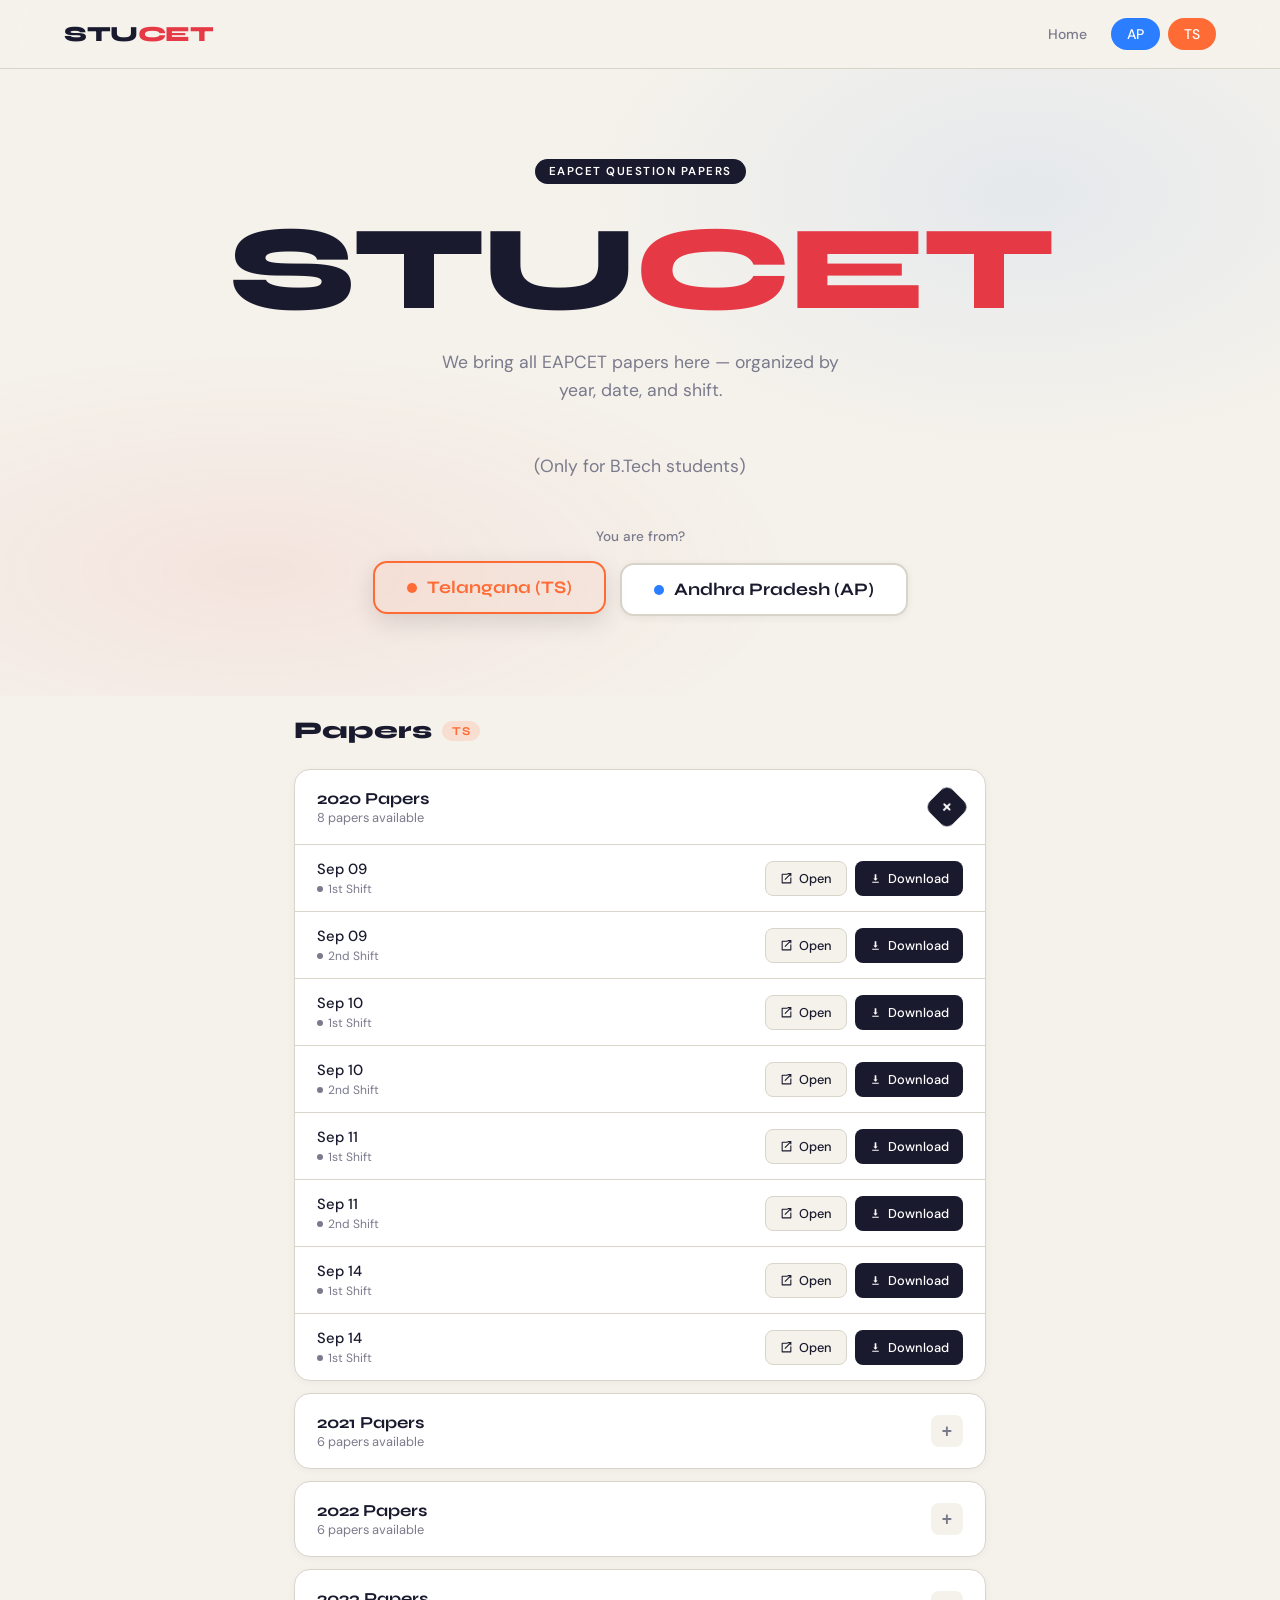
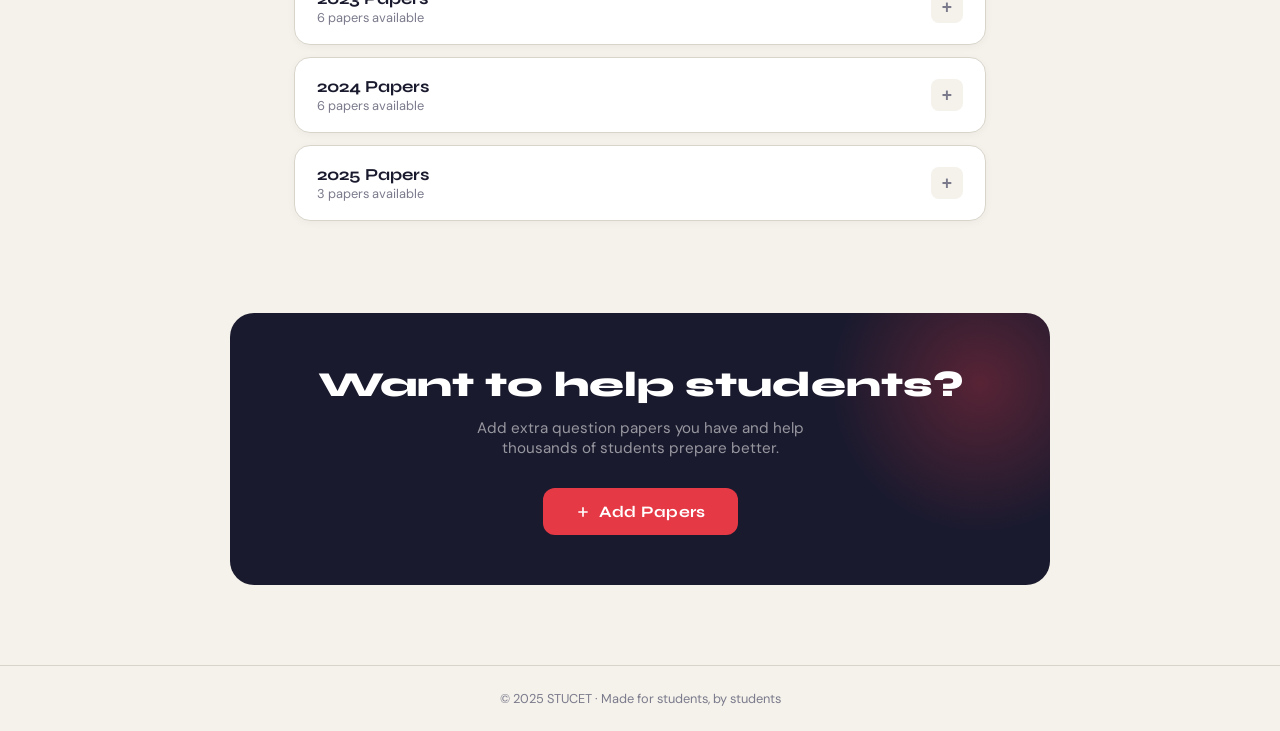
==== index.html @ 3d2246b6 "STUCET" ====
<!DOCTYPE html>
<html lang="en">

<head>
    <meta charset="UTF-8" />
    <meta name="viewport" content="width=device-width, initial-scale=1.0" />
    <title>STUCET – EAPCET Papers Hub</title>
    <link
        href="https://fonts.googleapis.com/css2?family=Syne:wght@400;600;700;800&family=DM+Sans:ital,wght@0,300;0,400;0,500;1,400&display=swap"
        rel="stylesheet" />
        <link rel="stylesheet" href="style.css">
</head>

<body>

    <!-- NAV -->
    <nav>
        <a href="#" class="nav-logo">STU<span>CET</span></a>
        <div class="nav-links">
            <a href="#" onclick="setActive(this)">Home</a>
            <a href="#" class="active-ap" id="nav-ap" onclick="filterState('AP', this)">AP</a>
            <a href="#" class="active-ts" id="nav-ts" onclick="filterState('TS', this)">TS</a>
        </div>
    </nav>

    <!-- HERO -->
    <section class="hero">
        <div class="hero-tag">EAPCET Question Papers</div>
        <h1>STU<span class="highlight">CET</span></h1>
        <p class="hero-sub">We bring all EAPCET papers here — organized by year, date, and shift.</p>
        <p class="hero-sub">(Only for B.Tech students)</p>
        <div class="state-selector">
            <p>You are from?</p>
            <button class="state-btn ts active" onclick="filterState('TS', null)">
                <span class="dot"></span> Telangana (TS)
            </button>
            <button class="state-btn ap" onclick="filterState('AP', null)">
                <span class="dot"></span> Andhra Pradesh (AP)
            </button>
        </div>
    </section>

    <!-- PAPERS -->
    <section class="papers-section" id="papers">
        <div class="section-header">
            <div class="section-title">
                Papers
                <span class="state-badge ts" id="active-badge">TS</span>
            </div>
        </div>
        <div id="papers-container"></div>
    </section>

    <!-- CONTRIBUTE -->
    <section style="padding: 0 5%;">
        <div class="contribute">
            <h2>Want to help students?</h2>
            <p>Add extra question papers you have and help thousands of students prepare better.</p>
            <button class="add-btn" onclick="openModal()">
                <svg viewBox="0 0 24 24" width="16" height="16" fill="none" stroke="currentColor" stroke-width="2.5">
                    <path d="M12 5v14M5 12h14" />
                </svg>
                Add Papers
            </button>
        </div>
    </section>

    <footer>
        © 2025 STUCET · Made for students, by students
    </footer>

    <!-- MODAL -->
    <div class="modal-overlay" id="modal" onclick="closeModalOutside(event)">
        <div class="modal">
            <h3>Add Question Paper</h3>
            <p>Fill in the details and submit. Our team will verify and publish it.</p>

            <div class="form-group">
                <label>STATE</label>
                <select id="m-state">
                    <option value="TS">Telangana (TS)</option>
                    <option value="AP">Andhra Pradesh (AP)</option>
                </select>
            </div>
            <div class="form-group">
                <label>YEAR</label>
                <input type="number" id="m-year" placeholder="e.g. 2024" min="2000" max="2030" />
            </div>
            <div class="form-group">
                <label>DATE</label>
                <input type="text" id="m-date" placeholder="e.g. May 6" />
            </div>
            <div class="form-group">
                <label>SHIFT</label>
                <select id="m-shift">
                    <option>1st Shift</option>
                    <option>2nd Shift</option>
                    <option>3rd Shift</option>
                </select>
            </div>
            <div class="form-group">
                <label>DRIVE LINK / URL</label>
                <input type="url" id="m-link" placeholder="https://drive.google.com/..." />
            </div>

            <div class="modal-actions">
                <button class="btn-cancel" onclick="closeModal()">Cancel</button>
                <button class="btn-submit" onclick="submitPaper()">Submit Paper</button>
            </div>
        </div>
    </div>
<script src="script.js"></script>
</body>

</html>
---- style.css ----
*,
*::before,
*::after {
    box-sizing: border-box;
    margin: 0;
    padding: 0;
}

:root {
    --bg: #F5F2EB;
    --ink: #1A1A2E;
    --accent: #E63946;
    --accent2: #2B7EFF;
    --card: #FFFFFF;
    --muted: #7A7A8C;
    --border: #D8D4CA;
    --ts: #FF6B35;
    --ap: #2B7EFF;
}

html {
    scroll-behavior: smooth;
}

body {
    font-family: 'DM Sans', sans-serif;
    background: var(--bg);
    color: var(--ink);
    min-height: 100vh;
}

/* ── NAV ── */
nav {
    position: sticky;
    top: 0;
    z-index: 100;
    display: flex;
    align-items: center;
    justify-content: space-between;
    padding: 18px 5%;
    background: rgba(245, 242, 235, 0.85);
    backdrop-filter: blur(12px);
    border-bottom: 1.5px solid var(--border);
}

.nav-logo {
    font-family: 'Syne', sans-serif;
    font-weight: 800;
    font-size: 1.35rem;
    letter-spacing: -0.5px;
    color: var(--ink);
    text-decoration: none;
}

.nav-logo span {
    color: var(--accent);
}

.nav-links {
    display: flex;
    gap: 8px;
}

.nav-links a {
    text-decoration: none;
    font-size: 0.875rem;
    font-weight: 500;
    padding: 7px 16px;
    border-radius: 100px;
    color: var(--muted);
    transition: all 0.2s;
}

.nav-links a:hover {
    background: var(--ink);
    color: #fff;
}

.nav-links a.active-ts {
    background: var(--ts);
    color: #fff;
}

.nav-links a.active-ap {
    background: var(--ap);
    color: #fff;
}

/* ── HERO ── */
.hero {
    padding: 90px 5% 80px;
    text-align: center;
    position: relative;
    overflow: hidden;
}

.hero::before {
    content: '';
    position: absolute;
    inset: 0;
    background:
        radial-gradient(ellipse 60% 50% at 20% 80%, rgba(230, 57, 70, 0.08) 0%, transparent 70%),
        radial-gradient(ellipse 50% 60% at 80% 20%, rgba(43, 126, 255, 0.08) 0%, transparent 70%);
    pointer-events: none;
}

.hero-tag {
    display: inline-block;
    background: var(--ink);
    color: #fff;
    font-size: 0.72rem;
    font-weight: 600;
    letter-spacing: 1.5px;
    text-transform: uppercase;
    padding: 5px 14px;
    border-radius: 100px;
    margin-bottom: 28px;
    animation: fadeUp 0.6s ease both;
}

.hero h1 {
    font-family: 'Syne', sans-serif;
    font-size: clamp(3.5rem, 10vw, 7.5rem);
    font-weight: 800;
    line-height: 0.95;
    letter-spacing: -3px;
    margin-bottom: 22px;
    animation: fadeUp 0.6s 0.1s ease both;
}

.hero h1 .highlight {
    color: var(--accent);
}

.hero-sub {
    font-size: 1.1rem;
    color: var(--muted);
    max-width: 420px;
    margin: 0 auto 48px;
    line-height: 1.6;
    animation: fadeUp 0.6s 0.2s ease both;
}

.state-selector {
    display: flex;
    gap: 14px;
    justify-content: center;
    flex-wrap: wrap;
    animation: fadeUp 0.6s 0.3s ease both;
}

.state-selector p {
    width: 100%;
    font-size: 0.85rem;
    color: var(--muted);
    margin-bottom: 4px;
    font-weight: 500;
}

.state-btn {
    display: flex;
    align-items: center;
    gap: 10px;
    padding: 14px 32px;
    border: 2px solid var(--border);
    border-radius: 14px;
    background: var(--card);
    cursor: pointer;
    font-family: 'Syne', sans-serif;
    font-size: 1.1rem;
    font-weight: 700;
    color: var(--ink);
    transition: all 0.25s;
    box-shadow: 0 2px 8px rgba(0, 0, 0, 0.06);
}

.state-btn .dot {
    width: 10px;
    height: 10px;
    border-radius: 50%;
}

.state-btn.ts .dot {
    background: var(--ts);
}

.state-btn.ap .dot {
    background: var(--ap);
}

.state-btn:hover,
.state-btn.active {
    transform: translateY(-2px);
    box-shadow: 0 8px 24px rgba(0, 0, 0, 0.12);
}

.state-btn.ts:hover,
.state-btn.ts.active {
    border-color: var(--ts);
    color: var(--ts);
    background: rgba(255, 107, 53, 0.06);
}

.state-btn.ap:hover,
.state-btn.ap.active {
    border-color: var(--ap);
    color: var(--ap);
    background: rgba(43, 126, 255, 0.06);
}

/* ── PAPERS SECTION ── */
.papers-section {
    padding: 20px 5% 80px;
    max-width: 820px;
    margin: 0 auto;
}

.section-header {
    display: flex;
    align-items: center;
    justify-content: space-between;
    margin-bottom: 24px;
}

.section-title {
    font-family: 'Syne', sans-serif;
    font-size: 1.5rem;
    font-weight: 800;
    display: flex;
    align-items: center;
    gap: 10px;
}

.state-badge {
    font-size: 0.75rem;
    font-weight: 700;
    padding: 3px 10px;
    border-radius: 100px;
    letter-spacing: 0.5px;
}

.state-badge.ts {
    background: rgba(255, 107, 53, 0.15);
    color: var(--ts);
}

.state-badge.ap {
    background: rgba(43, 126, 255, 0.15);
    color: var(--ap);
}

/* Year Accordion */
.year-group {
    background: var(--card);
    border-radius: 16px;
    border: 1.5px solid var(--border);
    margin-bottom: 12px;
    overflow: hidden;
    box-shadow: 0 2px 8px rgba(0, 0, 0, 0.04);
    animation: fadeUp 0.4s ease both;
}

.year-header {
    display: flex;
    align-items: center;
    justify-content: space-between;
    padding: 18px 22px;
    cursor: pointer;
    user-select: none;
    transition: background 0.2s;
}

.year-header:hover {
    background: rgba(0, 0, 0, 0.02);
}

.year-title {
    font-family: 'Syne', sans-serif;
    font-size: 1.05rem;
    font-weight: 700;
}

.year-meta {
    font-size: 0.8rem;
    color: var(--muted);
}

.year-toggle {
    width: 32px;
    height: 32px;
    background: var(--bg);
    border-radius: 8px;
    display: flex;
    align-items: center;
    justify-content: center;
    font-size: 1.1rem;
    font-weight: 700;
    color: var(--muted);
    transition: all 0.3s;
    border: none;
    cursor: pointer;
}

.year-group.open .year-toggle {
    transform: rotate(45deg);
    background: var(--ink);
    color: #fff;
}

.year-body {
    max-height: 0;
    overflow: hidden;
    transition: max-height 0.35s ease;
}

.year-group.open .year-body {
    max-height: 600px;
}

.paper-row {
    display: flex;
    align-items: center;
    justify-content: space-between;
    padding: 14px 22px;
    border-top: 1px solid var(--border);
    transition: background 0.15s;
}

.paper-row:hover {
    background: rgba(0, 0, 0, 0.02);
}

.paper-info {
    display: flex;
    flex-direction: column;
    gap: 2px;
}

.paper-name {
    font-size: 0.92rem;
    font-weight: 500;
}

.paper-shift {
    font-size: 0.75rem;
    color: var(--muted);
    display: flex;
    align-items: center;
    gap: 5px;
}

.shift-dot {
    width: 6px;
    height: 6px;
    border-radius: 50%;
    background: var(--muted);
    display: inline-block;
}

.btn-group {
    display: flex;
    gap: 8px;
}

.open-btn,
.dl-btn {
    display: flex;
    align-items: center;
    gap: 6px;
    padding: 8px 14px;
    border: none;
    border-radius: 8px;
    font-family: 'DM Sans', sans-serif;
    font-size: 0.8rem;
    font-weight: 500;
    cursor: pointer;
    text-decoration: none;
    transition: all 0.2s;
}

.open-btn {
    background: var(--bg);
    color: var(--ink);
    border: 1.5px solid var(--border);
}

.open-btn:hover {
    background: var(--border);
}

.dl-btn {
    background: var(--ink);
    color: #fff;
}

.dl-btn:hover {
    background: var(--accent);
    transform: scale(1.04);
}

.open-btn svg,
.dl-btn svg {
    width: 13px;
    height: 13px;
    fill: currentColor;
}

/* ── CONTRIBUTE ── */
.contribute {
    background: var(--ink);
    border-radius: 24px;
    padding: 50px 40px;
    text-align: center;
    max-width: 820px;
    margin: 0 auto 80px;
    position: relative;
    overflow: hidden;
}

.contribute::before {
    content: '';
    position: absolute;
    width: 300px;
    height: 300px;
    background: radial-gradient(circle, rgba(230, 57, 70, 0.3) 0%, transparent 70%);
    top: -80px;
    right: -80px;
    pointer-events: none;
}

.contribute h2 {
    font-family: 'Syne', sans-serif;
    font-size: clamp(1.5rem, 4vw, 2.2rem);
    font-weight: 800;
    color: #fff;
    margin-bottom: 12px;
    position: relative;
}

.contribute p {
    color: rgba(255, 255, 255, 0.55);
    font-size: 0.95rem;
    margin-bottom: 30px;
    max-width: 380px;
    margin-left: auto;
    margin-right: auto;
    position: relative;
}

.add-btn {
    display: inline-flex;
    align-items: center;
    gap: 8px;
    padding: 14px 32px;
    background: var(--accent);
    color: #fff;
    border: none;
    border-radius: 12px;
    font-family: 'Syne', sans-serif;
    font-size: 1rem;
    font-weight: 700;
    cursor: pointer;
    transition: all 0.25s;
    position: relative;
    letter-spacing: 0.3px;
}

.add-btn:hover {
    transform: translateY(-2px);
    box-shadow: 0 8px 24px rgba(230, 57, 70, 0.4);
}

/* ── FOOTER ── */
footer {
    text-align: center;
    padding: 24px;
    font-size: 0.8rem;
    color: var(--muted);
    border-top: 1px solid var(--border);
}

/* ── MODAL ── */
.modal-overlay {
    position: fixed;
    inset: 0;
    background: rgba(0, 0, 0, 0.45);
    backdrop-filter: blur(4px);
    display: flex;
    align-items: center;
    justify-content: center;
    z-index: 200;
    opacity: 0;
    pointer-events: none;
    transition: opacity 0.25s;
}

.modal-overlay.show {
    opacity: 1;
    pointer-events: all;
}

.modal {
    background: var(--card);
    border-radius: 20px;
    padding: 36px;
    width: 90%;
    max-width: 460px;
    transform: translateY(20px);
    transition: transform 0.3s;
}

.modal-overlay.show .modal {
    transform: translateY(0);
}

.modal h3 {
    font-family: 'Syne', sans-serif;
    font-size: 1.3rem;
    font-weight: 800;
    margin-bottom: 6px;
}

.modal p {
    color: var(--muted);
    font-size: 0.875rem;
    margin-bottom: 22px;
}

.form-group {
    display: flex;
    flex-direction: column;
    gap: 5px;
    margin-bottom: 16px;
}

.form-group label {
    font-size: 0.8rem;
    font-weight: 600;
    color: var(--muted);
}

.form-group input,
.form-group select {
    padding: 10px 14px;
    border: 1.5px solid var(--border);
    border-radius: 10px;
    font-family: 'DM Sans', sans-serif;
    font-size: 0.9rem;
    background: var(--bg);
    color: var(--ink);
    outline: none;
    transition: border-color 0.2s;
}

.form-group input:focus,
.form-group select:focus {
    border-color: var(--ink);
}

.modal-actions {
    display: flex;
    gap: 10px;
    justify-content: flex-end;
    margin-top: 20px;
}

.btn-cancel {
    padding: 10px 20px;
    border-radius: 10px;
    border: 1.5px solid var(--border);
    background: none;
    cursor: pointer;
    font-family: 'DM Sans', sans-serif;
    font-size: 0.875rem;
    color: var(--muted);
    transition: all 0.2s;
}

.btn-cancel:hover {
    background: var(--bg);
}

.btn-submit {
    padding: 10px 24px;
    border-radius: 10px;
    border: none;
    background: var(--ink);
    color: #fff;
    cursor: pointer;
    font-family: 'DM Sans', sans-serif;
    font-size: 0.875rem;
    font-weight: 500;
    transition: all 0.2s;
}

.btn-submit:hover {
    background: var(--accent);
}

/* ── ANIMATIONS ── */
@keyframes fadeUp {
    from {
        opacity: 0;
        transform: translateY(24px);
    }

    to {
        opacity: 1;
        transform: translateY(0);
    }
}

@media (max-width: 600px) {
    .contribute {
        padding: 36px 24px;
    }
}
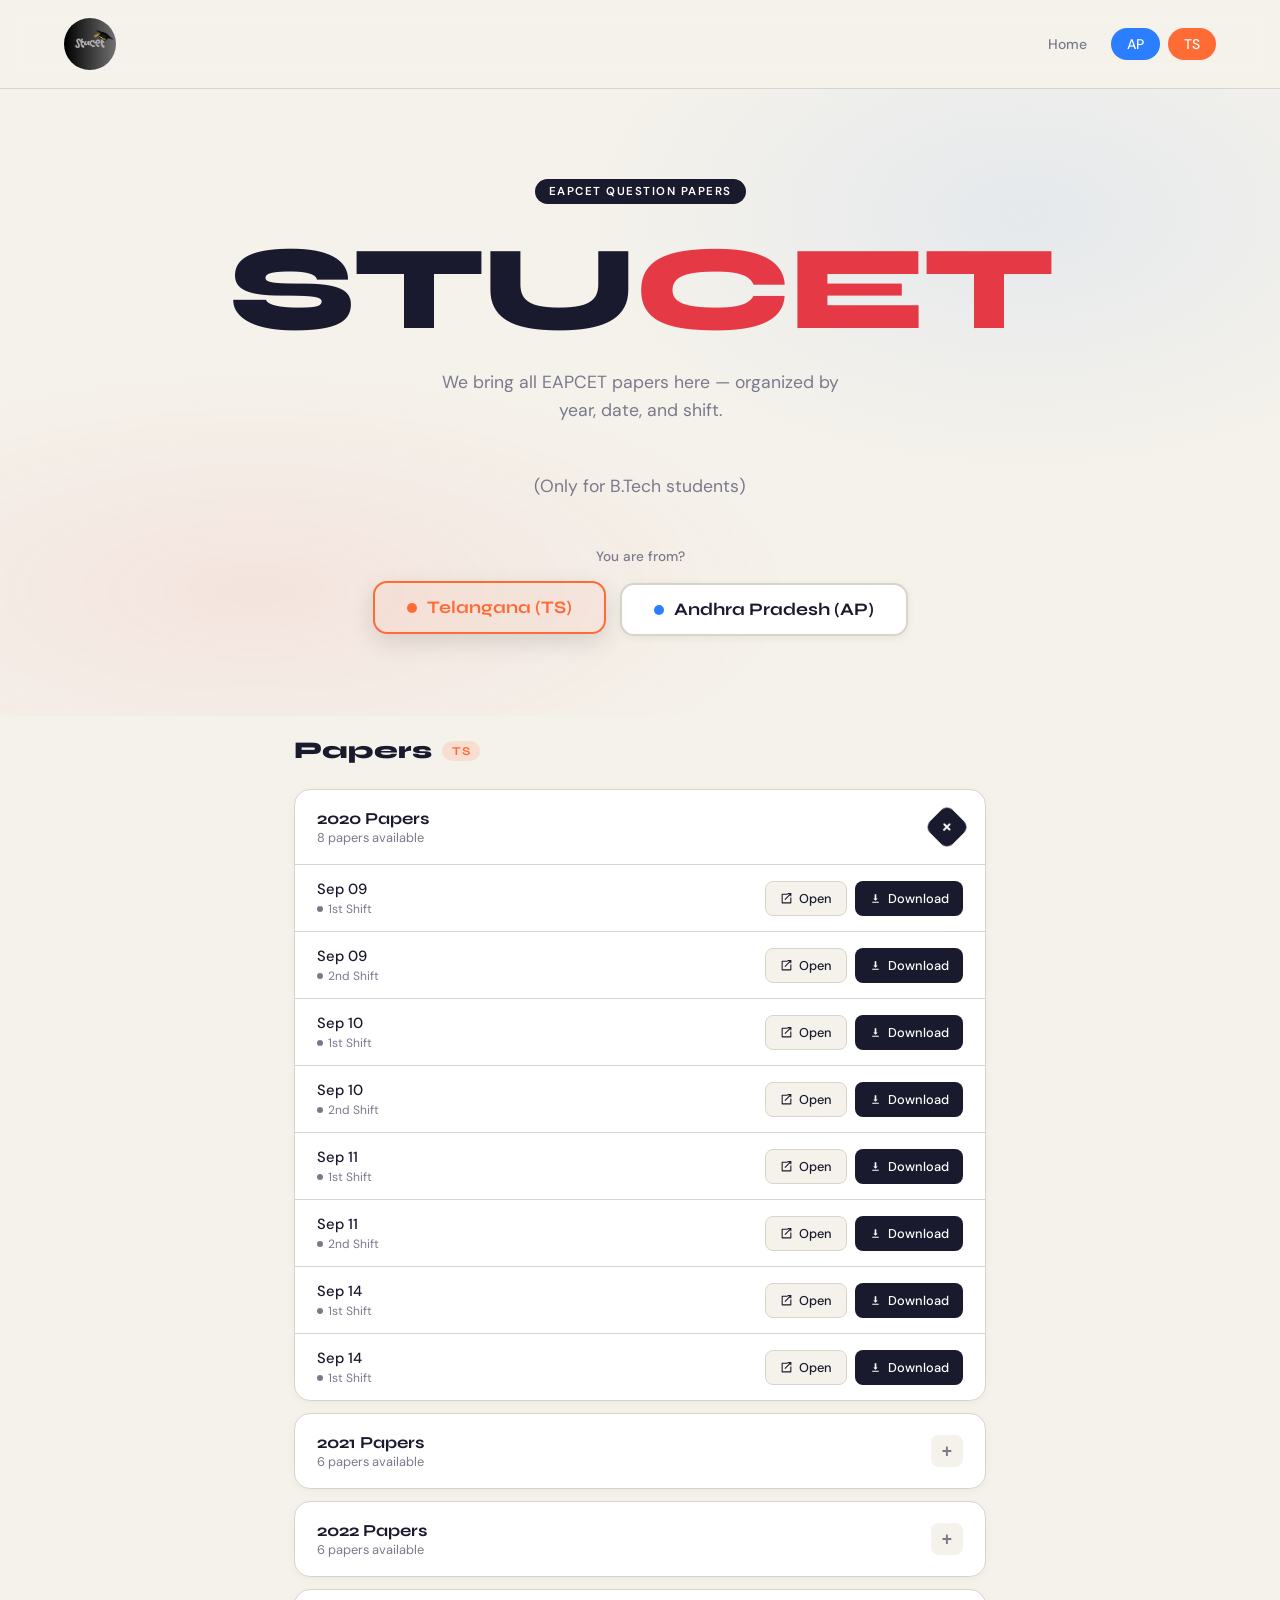
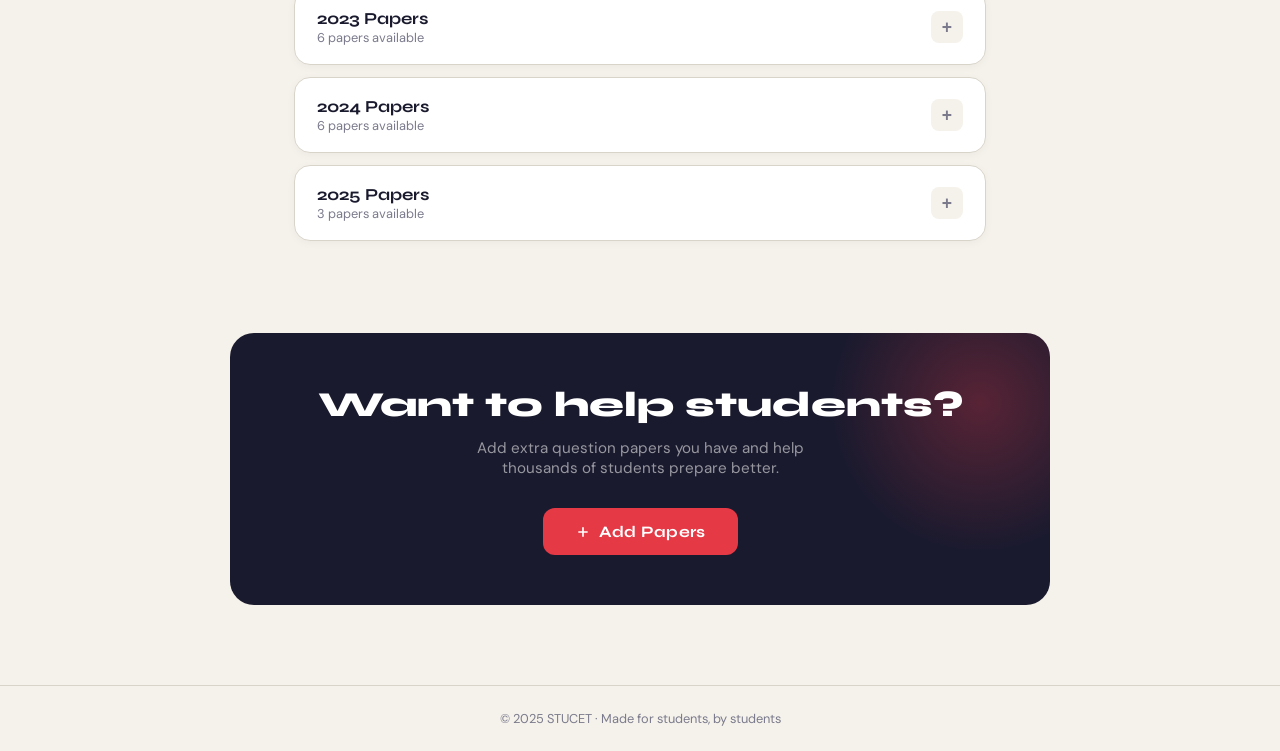
==== commit 2476bc49: "Added logo and title" ====
--- a/index.html
+++ b/index.html
@@ -9,13 +9,14 @@
         href="https://fonts.googleapis.com/css2?family=Syne:wght@400;600;700;800&family=DM+Sans:ital,wght@0,300;0,400;0,500;1,400&display=swap"
         rel="stylesheet" />
         <link rel="stylesheet" href="style.css">
+        <link rel="icon" type="image" href="STUCET.png">
 </head>
 
 <body>
 
     <!-- NAV -->
     <nav>
-        <a href="#" class="nav-logo">STU<span>CET</span></a>
+        <a href="#" class="nav-logo"><img src="STUCET.png" alt="STUCET Logo" class="nav-logo"></a>
         <div class="nav-links">
             <a href="#" onclick="setActive(this)">Home</a>
             <a href="#" class="active-ap" id="nav-ap" onclick="filterState('AP', this)">AP</a>
--- a/style.css
+++ b/style.css
@@ -44,12 +44,8 @@
 }
 
 .nav-logo {
-    font-family: 'Syne', sans-serif;
-    font-weight: 800;
-    font-size: 1.35rem;
-    letter-spacing: -0.5px;
-    color: var(--ink);
-    text-decoration: none;
+    height: 52px;
+    border-radius: 30px;
 }
 
 .nav-logo span {
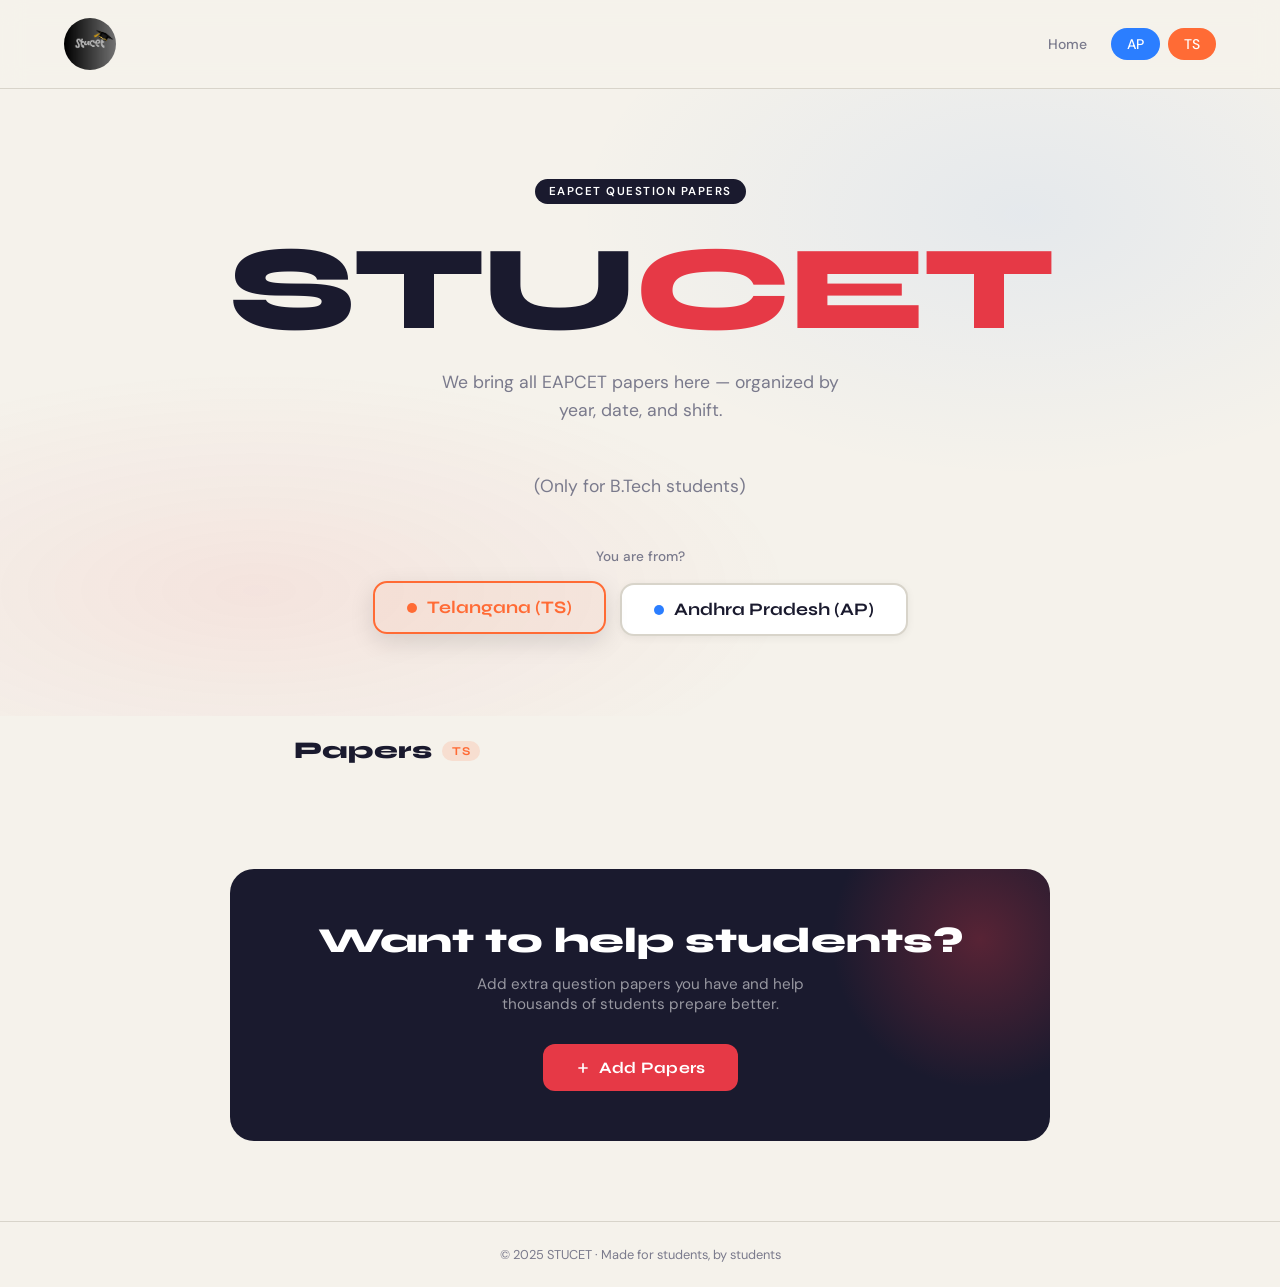
==== commit c3f9e035: "Insights" ====
--- a/index.html
+++ b/index.html
@@ -8,8 +8,8 @@
     <link
         href="https://fonts.googleapis.com/css2?family=Syne:wght@400;600;700;800&family=DM+Sans:ital,wght@0,300;0,400;0,500;1,400&display=swap"
         rel="stylesheet" />
-        <link rel="stylesheet" href="style.css">
-        <link rel="icon" type="image" href="STUCET.png">
+    <link rel="stylesheet" href="style.css">
+    <link rel="icon" type="image" href="STUCET.png">
 </head>
 
 <body>
@@ -110,7 +110,8 @@
             </div>
         </div>
     </div>
-<script src="script.js"></script>
+    <script src="script.js"></script>
+    <script defer src="/_vercel/insights/script.js"></script>
 </body>
 
 </html>
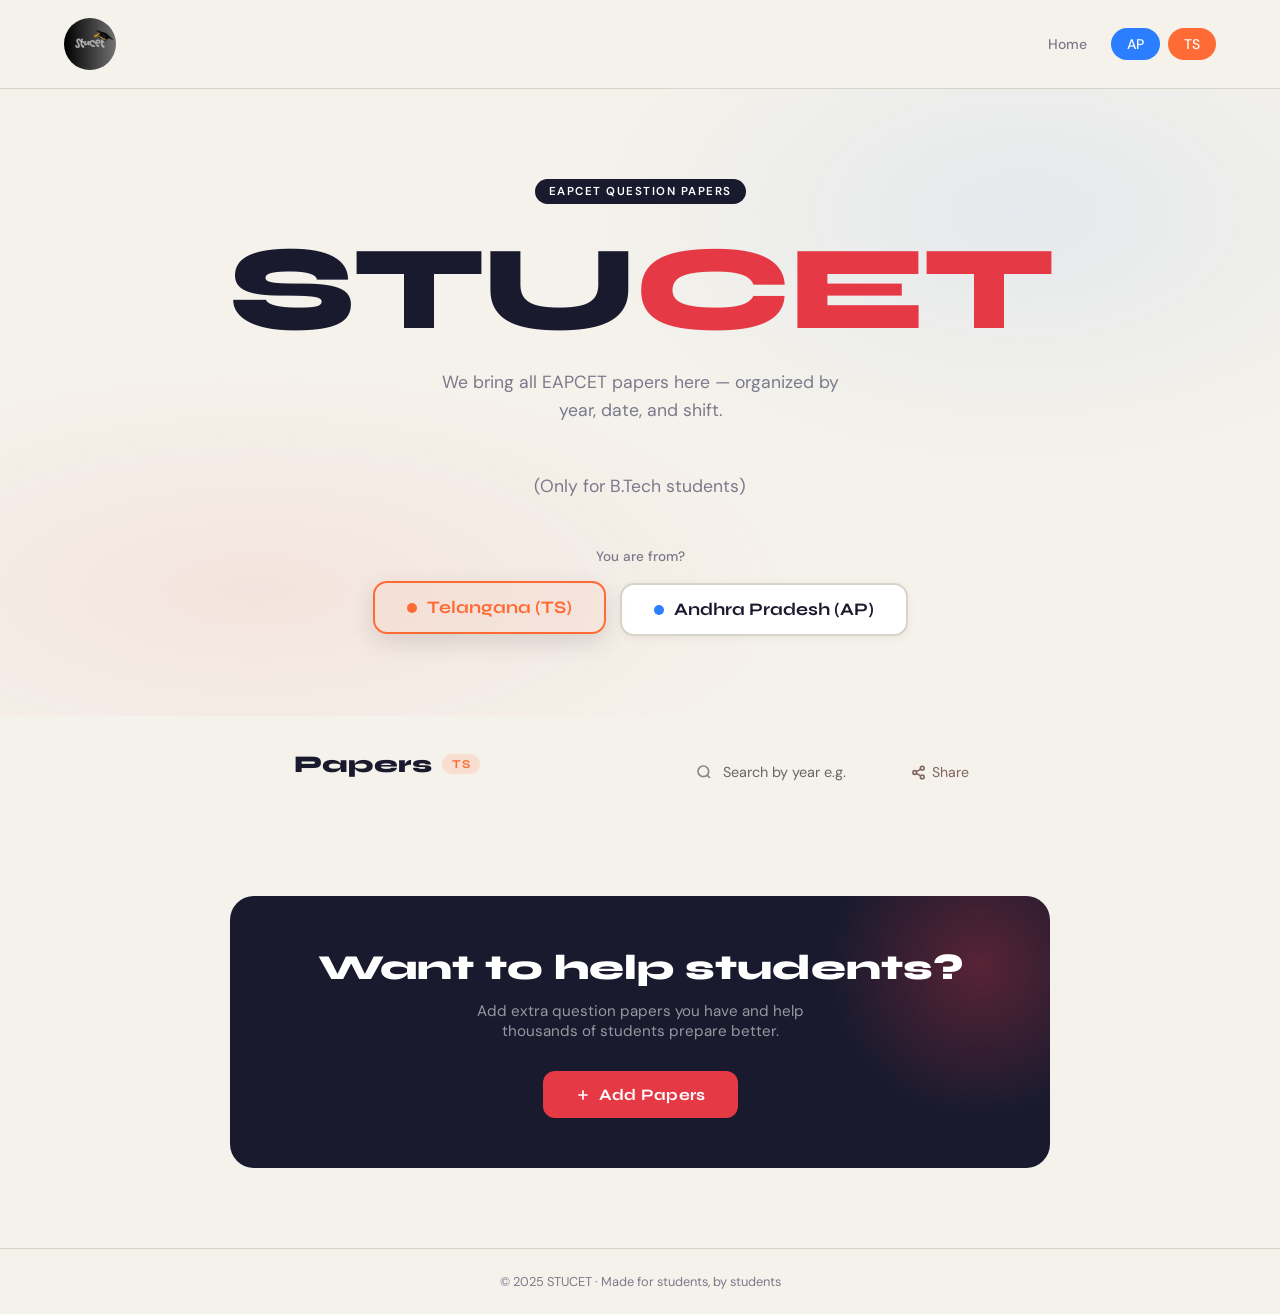
==== commit ce771c4a: "Search bar and share button" ====
--- a/index.html
+++ b/index.html
@@ -48,7 +48,40 @@
                 Papers
                 <span class="state-badge ts" id="active-badge">TS</span>
             </div>
+
+            <!-- SEARCH + SHARE ROW -->
+            <div class="search-share-row">
+                <div class="search-bar-wrapper">
+                    <svg class="search-icon" viewBox="0 0 24 24" width="16" height="16" fill="none" stroke="currentColor" stroke-width="2.5">
+                        <circle cx="11" cy="11" r="8"/><path d="m21 21-4.35-4.35"/>
+                    </svg>
+                    <input
+                        type="number"
+                        id="year-search"
+                        class="search-bar"
+                        placeholder="Search by year e.g. 2023"
+                        min="2000"
+                        max="2030"
+                        oninput="handleSearch(this.value)"
+                    />
+                    <button class="search-clear" id="search-clear" onclick="clearSearch()" style="display:none;">✕</button>
+                </div>
+
+                <!-- SHARE BUTTON -->
+                <button class="share-btn" onclick="sharesite()">
+                    <svg viewBox="0 0 24 24" width="15" height="15" fill="none" stroke="currentColor" stroke-width="2.5">
+                        <circle cx="18" cy="5" r="3"/><circle cx="6" cy="12" r="3"/><circle cx="18" cy="19" r="3"/>
+                        <line x1="8.59" y1="13.51" x2="15.42" y2="17.49"/>
+                        <line x1="15.41" y1="6.51" x2="8.59" y2="10.49"/>
+                    </svg>
+                    Share
+                </button>
+            </div>
         </div>
+
+        <!-- SEARCH RESULT LABEL -->
+        <div id="search-label" class="search-label" style="display:none;"></div>
+
         <div id="papers-container"></div>
     </section>
 
@@ -110,6 +143,10 @@
             </div>
         </div>
     </div>
+
+    <!-- SHARE TOAST -->
+    <div id="share-toast" class="share-toast">🔗 Link copied!</div>
+
     <script src="script.js"></script>
     <script defer src="/_vercel/insights/script.js"></script>
 </body>
--- a/style.css
+++ b/style.css
@@ -204,6 +204,159 @@
     background: rgba(43, 126, 255, 0.06);
 }
 
+/* SEARCH + SHARE ROW */
+.search-share-row {
+    display: flex;
+    align-items: center;
+    gap: 10px;
+    margin-top: 16px;
+    flex-wrap: wrap;
+}
+
+/* SEARCH BAR */
+.search-bar-wrapper {
+    position: relative;
+    display: flex;
+    align-items: center;
+    flex: 1;
+    min-width: 200px;
+}
+
+.search-icon {
+    position: absolute;
+    left: 12px;
+    color: #888;
+    pointer-events: none;
+}
+
+.search-bar {
+    width: 100%;
+    padding: 10px 36px 10px 38px;
+    border-radius: 10px;
+    border: 1.5px solid rgba(255,255,255,0.1);
+    background: rgba(255,255,255,0.05);
+    color: #000000;
+    font-family: 'DM Sans', sans-serif;
+    font-size: 0.9rem;
+    outline: none;
+    transition: border 0.2s;
+    appearance: textfield;
+}
+
+.search-bar::-webkit-outer-spin-button,
+.search-bar::-webkit-inner-spin-button {
+    -webkit-appearance: none;
+}
+
+.search-bar:focus {
+    border-color: rgba(255,255,255,0.3);
+    background: rgba(255,255,255,0.08);
+}
+
+.search-bar::placeholder {
+    color: #666;
+}
+
+.search-clear {
+    position: absolute;
+    right: 10px;
+    background: none;
+    border: none;
+    color: #888;
+    cursor: pointer;
+    font-size: 0.8rem;
+    display: flex;
+    align-items: center;
+    padding: 4px;
+    border-radius: 50%;
+    transition: color 0.2s;
+}
+
+.search-clear:hover {
+    color: #fff;
+}
+
+/* SEARCH RESULT LABEL */
+.search-label {
+    font-family: 'DM Sans', sans-serif;
+    font-size: 0.85rem;
+    color: #888;
+    margin: 8px 0 4px;
+    padding: 0 2px;
+}
+
+/* NO RESULTS */
+.no-results {
+    text-align: center;
+    color: #666;
+    font-family: 'DM Sans', sans-serif;
+    padding: 40px 20px;
+    font-size: 0.95rem;
+}
+
+/* SHARE BUTTON */
+.share-btn {
+    display: flex;
+    align-items: center;
+    gap: 6px;
+    padding: 10px 16px;
+    border-radius: 10px;
+    border: 1.5px solid rgba(255,255,255,0.12);
+    background: rgba(255,255,255,0.05);
+    color: #806262;
+    font-family: 'DM Sans', sans-serif;
+    font-size: 0.88rem;
+    cursor: pointer;
+    transition: background 0.2s, color 0.2s, border-color 0.2s;
+    white-space: nowrap;
+}
+
+.share-btn:hover {
+    background: rgb(210, 215, 141);
+    color: #000000;
+    border-color: rgba(255, 0, 0, 0.25);
+}
+
+/* DOWNLOAD COUNTER BADGE */
+.dl-count {
+    font-family: 'DM Sans', sans-serif;
+    font-size: 0.75rem;
+    color: #888;
+    min-width: 28px;
+    text-align: right;
+    transition: transform 0.2s, color 0.2s;
+}
+
+.dl-count.pop {
+    transform: scale(1.3);
+    color: #aaa;
+}
+
+/* SHARE TOAST */
+.share-toast {
+    position: fixed;
+    bottom: 28px;
+    left: 50%;
+    transform: translateX(-50%) translateY(80px);
+    background: #1e1e1e;
+    border: 1px solid rgba(255,255,255,0.12);
+    color: #fff;
+    padding: 12px 22px;
+    border-radius: 12px;
+    font-family: 'DM Sans', sans-serif;
+    font-size: 0.9rem;
+    z-index: 9999;
+    opacity: 0;
+    transition: transform 0.3s ease, opacity 0.3s ease;
+    pointer-events: none;
+    box-shadow: 0 8px 32px rgba(0,0,0,0.4);
+}
+
+.share-toast.show {
+    opacity: 1;
+    transform: translateX(-50%) translateY(0);
+}
+
 /* ── PAPERS SECTION ── */
 .papers-section {
     padding: 20px 5% 80px;
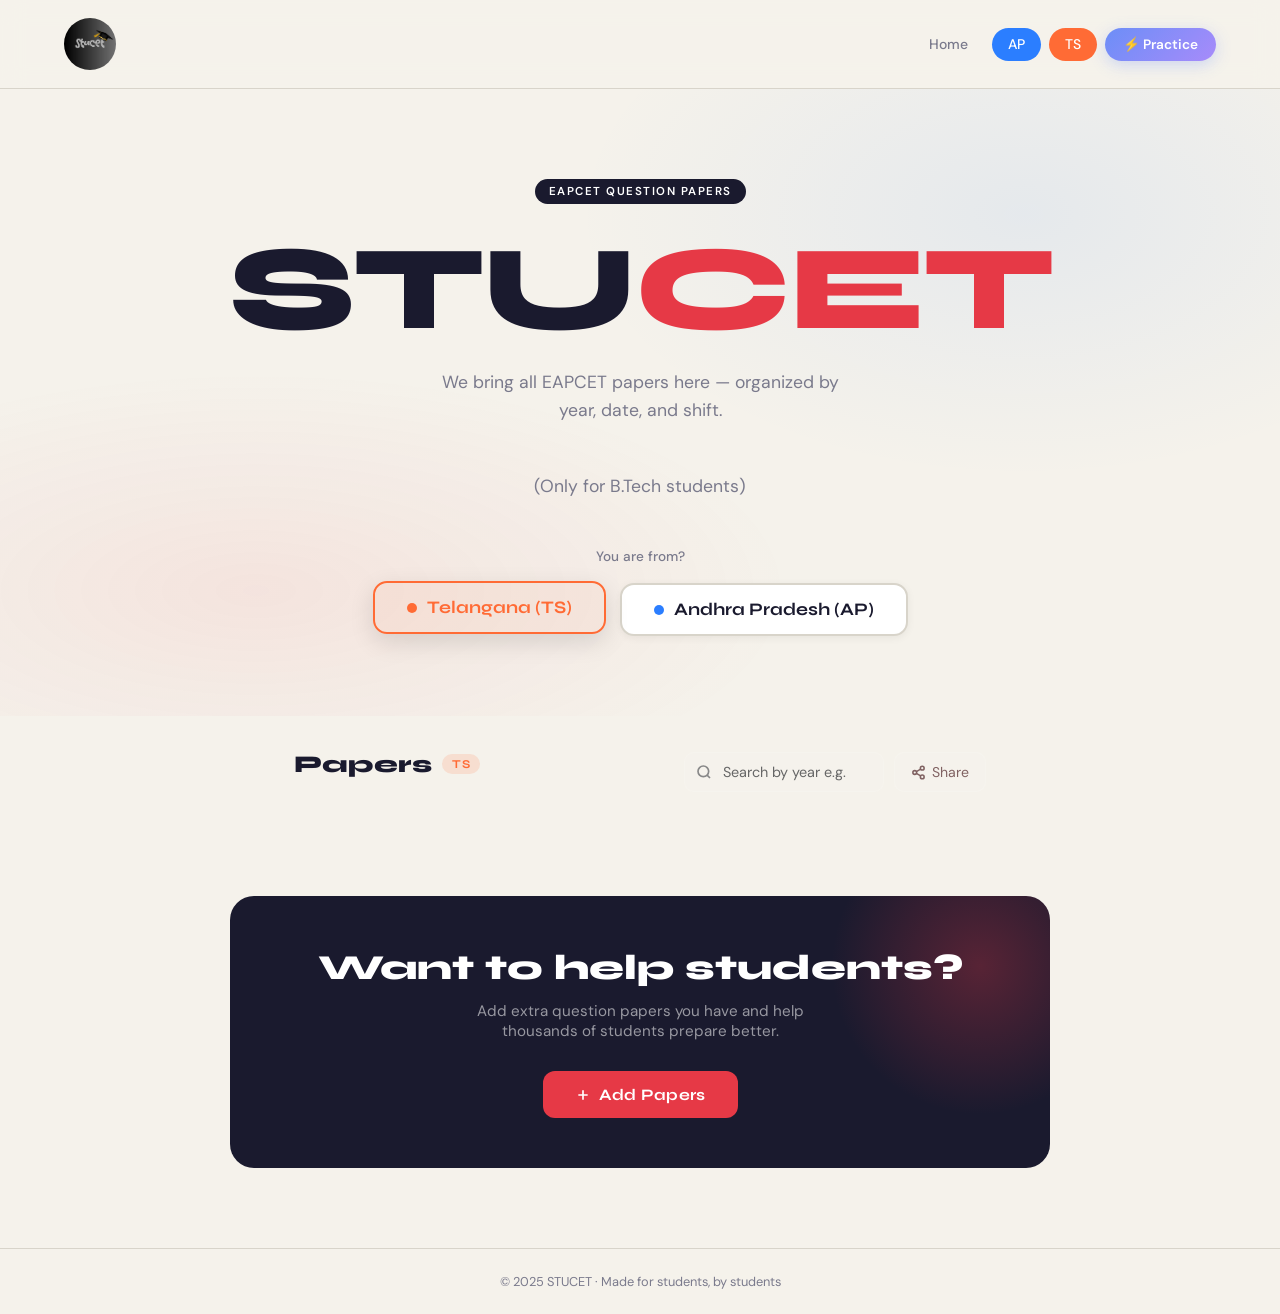
==== commit d62b3fe0: "feat: add practice quiz page" ====
--- a/index.html
+++ b/index.html
@@ -21,6 +21,7 @@
             <a href="#" onclick="setActive(this)">Home</a>
             <a href="#" class="active-ap" id="nav-ap" onclick="filterState('AP', this)">AP</a>
             <a href="#" class="active-ts" id="nav-ts" onclick="filterState('TS', this)">TS</a>
+            <a href="practice.html" style="padding:8px 18px; background:linear-gradient(135deg,#6c8ef7,#a78bfa); border-radius:20px; color:#fff; font-weight:600; font-size:0.85rem; text-decoration:none; box-shadow:0 4px 16px rgba(108,142,247,0.3);">⚡ Practice</a>
         </div>
     </nav>
 
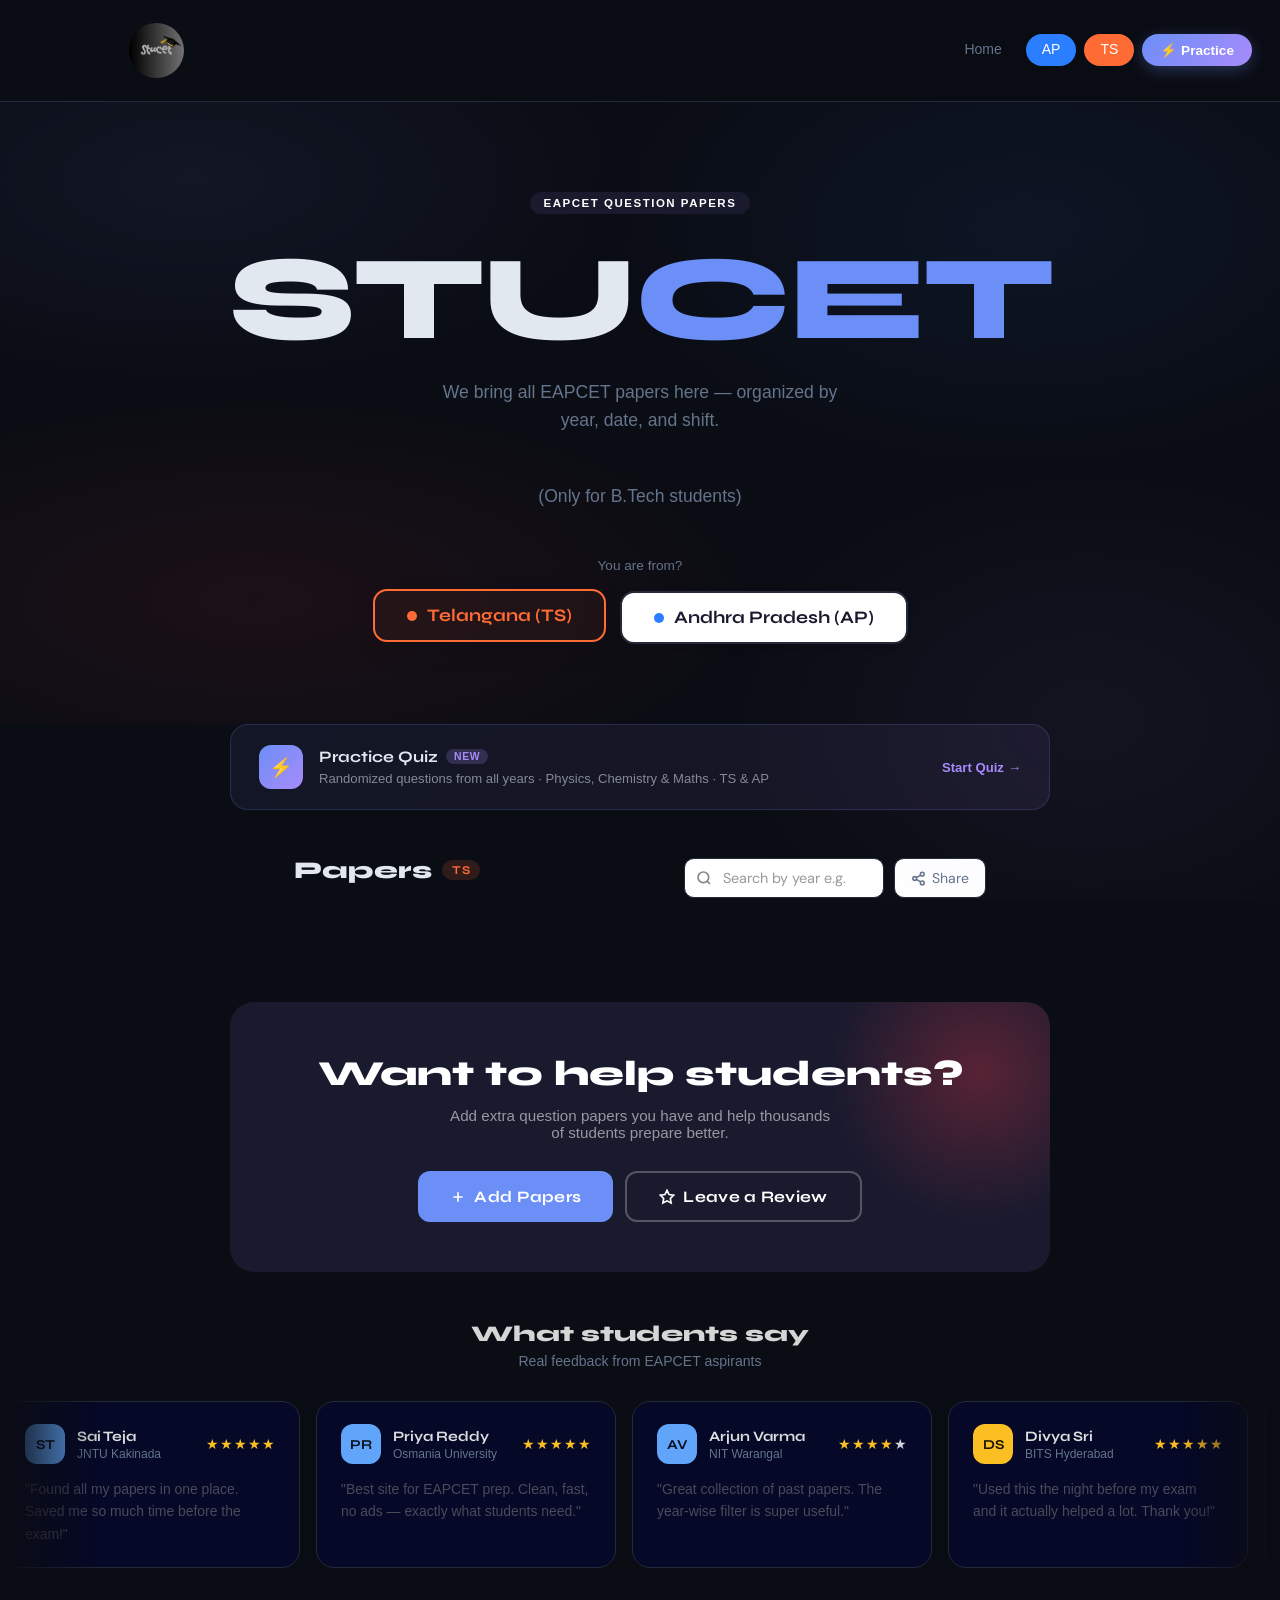
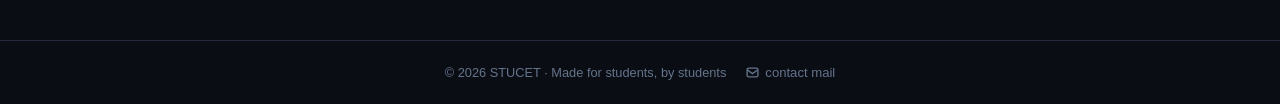
==== commit a4406543: "New practice, review buttons are added" ====
--- a/index.html
+++ b/index.html
@@ -21,7 +21,9 @@
             <a href="#" onclick="setActive(this)">Home</a>
             <a href="#" class="active-ap" id="nav-ap" onclick="filterState('AP', this)">AP</a>
             <a href="#" class="active-ts" id="nav-ts" onclick="filterState('TS', this)">TS</a>
-            <a href="practice.html" style="padding:8px 18px; background:linear-gradient(135deg,#6c8ef7,#a78bfa); border-radius:20px; color:#fff; font-weight:600; font-size:0.85rem; text-decoration:none; box-shadow:0 4px 16px rgba(108,142,247,0.3);">⚡ Practice</a>
+            <a href="practice.html"
+                style="padding:8px 18px; background:linear-gradient(135deg,#6c8ef7,#a78bfa); border-radius:20px; color:#fff; font-weight:600; font-size:0.85rem; text-decoration:none; box-shadow:0 4px 16px rgba(108,142,247,0.3);">⚡
+                Practice</a>
         </div>
     </nav>
 
@@ -42,6 +44,26 @@
         </div>
     </section>
 
+    <!-- PRACTICE CTA BANNER -->
+    <section style="padding: 0 5%; margin-bottom: 12px;">
+        <a href="practice.html" class="practice-banner">
+            <div style="display:flex; align-items:center; gap:16px;">
+                <div class="practice-banner-icon">⚡</div>
+                <div>
+                    <div style="display:flex; align-items:center; gap:8px; margin-bottom:4px;">
+                        <span style="font-family:'Syne',sans-serif; font-weight:700; font-size:1rem;">Practice
+                            Quiz</span>
+                        <span class="new-badge">New</span>
+                    </div>
+                    <p style="margin:0; font-size:0.82rem; opacity:0.55; line-height:1.4;">
+                        Randomized questions from all years · Physics, Chemistry &amp; Maths · TS &amp; AP
+                    </p>
+                </div>
+            </div>
+            <div class="practice-banner-cta">Start Quiz <span>→</span></div>
+        </a>
+    </section>
+
     <!-- PAPERS -->
     <section class="papers-section" id="papers">
         <div class="section-header">
@@ -49,40 +71,32 @@
                 Papers
                 <span class="state-badge ts" id="active-badge">TS</span>
             </div>
-
-            <!-- SEARCH + SHARE ROW -->
             <div class="search-share-row">
                 <div class="search-bar-wrapper">
-                    <svg class="search-icon" viewBox="0 0 24 24" width="16" height="16" fill="none" stroke="currentColor" stroke-width="2.5">
-                        <circle cx="11" cy="11" r="8"/><path d="m21 21-4.35-4.35"/>
-                    </svg>
-                    <input
-                        type="number"
-                        id="year-search"
-                        class="search-bar"
-                        placeholder="Search by year e.g. 2023"
-                        min="2000"
-                        max="2030"
-                        oninput="handleSearch(this.value)"
-                    />
-                    <button class="search-clear" id="search-clear" onclick="clearSearch()" style="display:none;">✕</button>
+                    <svg class="search-icon" viewBox="0 0 24 24" width="16" height="16" fill="none"
+                        stroke="currentColor" stroke-width="2.5">
+                        <circle cx="11" cy="11" r="8" />
+                        <path d="m21 21-4.35-4.35" />
+                    </svg>
+                    <input type="number" id="year-search" class="search-bar" placeholder="Search by year e.g. 2023"
+                        min="2000" max="2030" oninput="handleSearch(this.value)" />
+                    <button class="search-clear" id="search-clear" onclick="clearSearch()"
+                        style="display:none;">✕</button>
                 </div>
-
-                <!-- SHARE BUTTON -->
                 <button class="share-btn" onclick="sharesite()">
-                    <svg viewBox="0 0 24 24" width="15" height="15" fill="none" stroke="currentColor" stroke-width="2.5">
-                        <circle cx="18" cy="5" r="3"/><circle cx="6" cy="12" r="3"/><circle cx="18" cy="19" r="3"/>
-                        <line x1="8.59" y1="13.51" x2="15.42" y2="17.49"/>
-                        <line x1="15.41" y1="6.51" x2="8.59" y2="10.49"/>
+                    <svg viewBox="0 0 24 24" width="15" height="15" fill="none" stroke="currentColor"
+                        stroke-width="2.5">
+                        <circle cx="18" cy="5" r="3" />
+                        <circle cx="6" cy="12" r="3" />
+                        <circle cx="18" cy="19" r="3" />
+                        <line x1="8.59" y1="13.51" x2="15.42" y2="17.49" />
+                        <line x1="15.41" y1="6.51" x2="8.59" y2="10.49" />
                     </svg>
                     Share
                 </button>
             </div>
         </div>
-
-        <!-- SEARCH RESULT LABEL -->
         <div id="search-label" class="search-label" style="display:none;"></div>
-
         <div id="papers-container"></div>
     </section>
 
@@ -91,25 +105,43 @@
         <div class="contribute">
             <h2>Want to help students?</h2>
             <p>Add extra question papers you have and help thousands of students prepare better.</p>
-            <button class="add-btn" onclick="openModal()">
-                <svg viewBox="0 0 24 24" width="16" height="16" fill="none" stroke="currentColor" stroke-width="2.5">
-                    <path d="M12 5v14M5 12h14" />
-                </svg>
-                Add Papers
-            </button>
-        </div>
-    </section>
-
-    <footer>
-        © 2025 STUCET · Made for students, by students
-    </footer>
-
-    <!-- MODAL -->
+            <div class="contribute-btns">
+                <button class="add-btn" onclick="openModal()">
+                    <svg viewBox="0 0 24 24" width="16" height="16" fill="none" stroke="currentColor"
+                        stroke-width="2.5">
+                        <path d="M12 5v14M5 12h14" />
+                    </svg>
+                    Add Papers
+                </button>
+                <button class="review-btn" onclick="openReviewModal()">
+                    <svg viewBox="0 0 24 24" width="16" height="16" fill="none" stroke="currentColor"
+                        stroke-width="2.5">
+                        <path
+                            d="M12 2l3.09 6.26L22 9.27l-5 4.87 1.18 6.88L12 17.77l-6.18 3.25L7 14.14 2 9.27l6.91-1.01L12 2z" />
+                    </svg>
+                    Leave a Review
+                </button>
+            </div>
+        </div>
+    </section>
+
+    <!-- REVIEWS SECTION -->
+    <section class="reviews-section">
+        <div class="reviews-header">
+            <div class="reviews-title">What students say</div>
+            <div class="reviews-sub">Real feedback from EAPCET aspirants</div>
+        </div>
+        <div class="reviews-track-wrapper">
+            <div class="reviews-track" id="reviews-track"></div>
+        </div>
+    </section>
+
+    
+    <!-- ADD PAPER MODAL -->
     <div class="modal-overlay" id="modal" onclick="closeModalOutside(event)">
         <div class="modal">
             <h3>Add Question Paper</h3>
             <p>Fill in the details and submit. Our team will verify and publish it.</p>
-
             <div class="form-group">
                 <label>STATE</label>
                 <select id="m-state">
@@ -137,17 +169,64 @@
                 <label>DRIVE LINK / URL</label>
                 <input type="url" id="m-link" placeholder="https://drive.google.com/..." />
             </div>
-
             <div class="modal-actions">
                 <button class="btn-cancel" onclick="closeModal()">Cancel</button>
                 <button class="btn-submit" onclick="submitPaper()">Submit Paper</button>
             </div>
         </div>
     </div>
+    
+    <!-- REVIEW MODAL -->
+    <div class="modal-overlay" id="review-modal" onclick="closeReviewModalOutside(event)">
+        <div class="modal">
+            <h3>Leave a Review ⭐</h3>
+            <p>Tell other students what you think of STUCET.</p>
+            <div class="form-group">
+                <label>YOUR NAME</label>
+                <input type="text" id="r-name" placeholder="e.g. Ravi Kumar" maxlength="40" />
+            </div>
+            <div class="form-group">
+                <label>COLLEGE / CITY</label>
+                <input type="text" id="r-college" placeholder="e.g. JNTU Hyderabad" maxlength="50" />
+            </div>
+            <div class="form-group">
+                <label>RATING</label>
+                <div class="star-picker" id="star-picker">
+                    <span class="star" data-v="1">★</span>
+                    <span class="star" data-v="2">★</span>
+                    <span class="star" data-v="3">★</span>
+                    <span class="star" data-v="4">★</span>
+                    <span class="star" data-v="5">★</span>
+                </div>
+            </div>
+            <div class="form-group">
+                <label>YOUR REVIEW</label>
+                <textarea id="r-text" placeholder="How did STUCET help you prepare?" maxlength="180" style="padding:10px 14px; border:1.5px solid var(--border); border-radius:10px;
+                    font-family:'DM Sans',sans-serif; font-size:0.9rem; background:var(--bg);
+                    color:var(--ink); outline:none; resize:vertical; min-height:80px; width:100%;
+                    transition:border-color 0.2s;"></textarea>
+            </div>
+            <div class="modal-actions">
+                <button class="btn-cancel" onclick="closeReviewModal()">Cancel</button>
+                <button class="btn-submit" onclick="submitReview()">Submit Review</button>
+            </div>
+        </div>
+    </div>
 
     <!-- SHARE TOAST -->
     <div id="share-toast" class="share-toast">🔗 Link copied!</div>
 
+    <footer>
+        <span>© 2026 STUCET · Made for students, by students</span>
+        <a href="mailto:stucet@gmail.com" class="footer-email">
+            <svg viewBox="0 0 24 24" width="13" height="13" fill="none" stroke="currentColor" stroke-width="2.5"
+                style="flex-shrink:0;">
+                <rect x="2" y="4" width="20" height="16" rx="3" />
+                <path d="m2 7 10 7 10-7" />
+            </svg>
+            contact mail
+        </a>
+    </footer>
     <script src="script.js"></script>
     <script defer src="/_vercel/insights/script.js"></script>
 </body>
--- a/style.css
+++ b/style.css
@@ -45,7 +45,9 @@
 
 .nav-logo {
     height: 52px;
+    zoom: 140%;
     border-radius: 30px;
+    margin-left: 30px;
 }
 
 .nav-logo span {
@@ -94,9 +96,7 @@
     content: '';
     position: absolute;
     inset: 0;
-    background:
-        radial-gradient(ellipse 60% 50% at 20% 80%, rgba(230, 57, 70, 0.08) 0%, transparent 70%),
-        radial-gradient(ellipse 50% 60% at 80% 20%, rgba(43, 126, 255, 0.08) 0%, transparent 70%);
+    background: radial-gradient(ellipse 60% 50% at 20% 80%, rgba(230, 57, 70, 0.08) 0%, transparent 70%), radial-gradient(ellipse 50% 60% at 80% 20%, rgba(43, 126, 255, 0.08) 0%, transparent 70%);
     pointer-events: none;
 }
 
@@ -204,7 +204,63 @@
     background: rgba(43, 126, 255, 0.06);
 }
 
-/* SEARCH + SHARE ROW */
+/* ── PRACTICE BANNER ── */
+.practice-banner {
+    display: flex;
+    align-items: center;
+    justify-content: space-between;
+    gap: 16px;
+    background: linear-gradient(135deg, rgba(108, 142, 247, 0.08), rgba(167, 139, 250, 0.08));
+    border: 1px solid rgba(108, 142, 247, 0.2);
+    border-radius: 18px;
+    padding: 20px 28px;
+    text-decoration: none;
+    color: inherit;
+    transition: border-color 0.2s, transform 0.2s, box-shadow 0.2s;
+    max-width: 820px;
+    margin: 0 auto;
+}
+
+.practice-banner:hover {
+    border-color: rgba(108, 142, 247, 0.5);
+    transform: translateY(-2px);
+    box-shadow: 0 8px 32px rgba(108, 142, 247, 0.12);
+}
+
+.practice-banner-icon {
+    width: 44px;
+    height: 44px;
+    flex-shrink: 0;
+    background: linear-gradient(135deg, #6c8ef7, #a78bfa);
+    border-radius: 12px;
+    display: flex;
+    align-items: center;
+    justify-content: center;
+    font-size: 1.2rem;
+}
+
+.new-badge {
+    font-size: 0.65rem;
+    background: rgba(167, 139, 250, 0.2);
+    color: #a78bfa;
+    padding: 2px 8px;
+    border-radius: 100px;
+    font-weight: 700;
+    letter-spacing: 0.06em;
+    text-transform: uppercase;
+}
+
+.practice-banner-cta {
+    font-size: 0.82rem;
+    font-weight: 600;
+    color: #a78bfa;
+    white-space: nowrap;
+    display: flex;
+    align-items: center;
+    gap: 4px;
+}
+
+/* ── SEARCH + SHARE ROW ── */
 .search-share-row {
     display: flex;
     align-items: center;
@@ -213,7 +269,6 @@
     flex-wrap: wrap;
 }
 
-/* SEARCH BAR */
 .search-bar-wrapper {
     position: relative;
     display: flex;
@@ -233,9 +288,9 @@
     width: 100%;
     padding: 10px 36px 10px 38px;
     border-radius: 10px;
-    border: 1.5px solid rgba(255,255,255,0.1);
-    background: rgba(255,255,255,0.05);
-    color: #000000;
+    border: 1.5px solid var(--border);
+    background: var(--card);
+    color: var(--ink);
     font-family: 'DM Sans', sans-serif;
     font-size: 0.9rem;
     outline: none;
@@ -249,12 +304,11 @@
 }
 
 .search-bar:focus {
-    border-color: rgba(255,255,255,0.3);
-    background: rgba(255,255,255,0.08);
+    border-color: var(--ink);
 }
 
 .search-bar::placeholder {
-    color: #666;
+    color: #999;
 }
 
 .search-clear {
@@ -273,10 +327,9 @@
 }
 
 .search-clear:hover {
-    color: #fff;
-}
-
-/* SEARCH RESULT LABEL */
+    color: var(--ink);
+}
+
 .search-label {
     font-family: 'DM Sans', sans-serif;
     font-size: 0.85rem;
@@ -285,7 +338,6 @@
     padding: 0 2px;
 }
 
-/* NO RESULTS */
 .no-results {
     text-align: center;
     color: #666;
@@ -294,30 +346,29 @@
     font-size: 0.95rem;
 }
 
-/* SHARE BUTTON */
 .share-btn {
     display: flex;
     align-items: center;
     gap: 6px;
     padding: 10px 16px;
     border-radius: 10px;
-    border: 1.5px solid rgba(255,255,255,0.12);
-    background: rgba(255,255,255,0.05);
-    color: #806262;
+    border: 1.5px solid var(--border);
+    background: var(--card);
+    color: var(--muted);
     font-family: 'DM Sans', sans-serif;
     font-size: 0.88rem;
     cursor: pointer;
-    transition: background 0.2s, color 0.2s, border-color 0.2s;
+    transition: background 0.2s, color 0.2s;
     white-space: nowrap;
 }
 
 .share-btn:hover {
-    background: rgb(210, 215, 141);
-    color: #000000;
-    border-color: rgba(255, 0, 0, 0.25);
-}
-
-/* DOWNLOAD COUNTER BADGE */
+    background: var(--ink);
+    color: #fff;
+    border-color: var(--ink);
+}
+
+/* ── DOWNLOAD COUNTER ── */
 .dl-count {
     font-family: 'DM Sans', sans-serif;
     font-size: 0.75rem;
@@ -329,17 +380,17 @@
 
 .dl-count.pop {
     transform: scale(1.3);
-    color: #aaa;
-}
-
-/* SHARE TOAST */
+    color: var(--ink);
+}
+
+/* ── SHARE TOAST ── */
 .share-toast {
     position: fixed;
     bottom: 28px;
     left: 50%;
     transform: translateX(-50%) translateY(80px);
-    background: #1e1e1e;
-    border: 1px solid rgba(255,255,255,0.12);
+    background: var(--ink);
+    border: 1px solid rgba(255, 255, 255, 0.08);
     color: #fff;
     padding: 12px 22px;
     border-radius: 12px;
@@ -349,7 +400,7 @@
     opacity: 0;
     transition: transform 0.3s ease, opacity 0.3s ease;
     pointer-events: none;
-    box-shadow: 0 8px 32px rgba(0,0,0,0.4);
+    box-shadow: 0 8px 32px rgba(0, 0, 0, 0.2);
 }
 
 .share-toast.show {
@@ -417,16 +468,14 @@
     cursor: pointer;
     user-select: none;
     transition: background 0.2s;
-}
-
-.year-header:hover {
-    background: rgba(0, 0, 0, 0.02);
+    background-color: #1A1A2E;
 }
 
 .year-title {
     font-family: 'Syne', sans-serif;
     font-size: 1.05rem;
     font-weight: 700;
+    color: #c9cacd;
 }
 
 .year-meta {
@@ -473,10 +522,7 @@
     padding: 14px 22px;
     border-top: 1px solid var(--border);
     transition: background 0.15s;
-}
-
-.paper-row:hover {
-    background: rgba(0, 0, 0, 0.02);
+    background-color: #1A1A2E;
 }
 
 .paper-info {
@@ -488,6 +534,7 @@
 .paper-name {
     font-size: 0.92rem;
     font-weight: 500;
+    color: #c9cacd;
 }
 
 .paper-shift {
@@ -529,7 +576,7 @@
 
 .open-btn {
     background: var(--bg);
-    color: var(--ink);
+    color: white;
     border: 1.5px solid var(--border);
 }
 
@@ -561,7 +608,7 @@
     padding: 50px 40px;
     text-align: center;
     max-width: 820px;
-    margin: 0 auto 80px;
+    margin: 0 auto 48px;
     position: relative;
     overflow: hidden;
 }
@@ -593,6 +640,14 @@
     max-width: 380px;
     margin-left: auto;
     margin-right: auto;
+    position: relative;
+}
+
+.contribute-btns {
+    display: flex;
+    gap: 12px;
+    justify-content: center;
+    flex-wrap: wrap;
     position: relative;
 }
 
@@ -610,7 +665,6 @@
     font-weight: 700;
     cursor: pointer;
     transition: all 0.25s;
-    position: relative;
     letter-spacing: 0.3px;
 }
 
@@ -619,13 +673,193 @@
     box-shadow: 0 8px 24px rgba(230, 57, 70, 0.4);
 }
 
+.review-btn {
+    display: inline-flex;
+    align-items: center;
+    gap: 8px;
+    padding: 14px 32px;
+    background: transparent;
+    color: #fff;
+    border: 2px solid rgba(255, 255, 255, 0.25);
+    border-radius: 12px;
+    font-family: 'Syne', sans-serif;
+    font-size: 1rem;
+    font-weight: 700;
+    cursor: pointer;
+    transition: all 0.25s;
+    letter-spacing: 0.3px;
+}
+
+.review-btn:hover {
+    background: rgba(255, 255, 255, 0.1);
+    border-color: rgba(255, 255, 255, 0.6);
+    transform: translateY(-2px);
+}
+
+/* ── REVIEWS SECTION ── */
+.reviews-section {
+    padding: 0 0 72px;
+    overflow: hidden;
+}
+
+.reviews-header {
+    text-align: center;
+    margin-bottom: 32px;
+    padding: 0 5%;
+}
+
+.reviews-title {
+    font-family: 'Syne', sans-serif;
+    font-size: 1.4rem;
+    font-weight: 800;
+    color: rgb(213, 213, 213);
+    margin-bottom: 6px;
+}
+
+.reviews-sub {
+    font-size: 0.88rem;
+    color: var(--muted);
+}
+
+/* Scrolling track */
+.reviews-track-wrapper {
+    overflow: hidden;
+    position: relative;
+    /* fade edges */
+    mask-image: linear-gradient(to right, transparent 0%, black 8%, black 92%, transparent 100%);
+    -webkit-mask-image: linear-gradient(to right, transparent 0%, black 8%, black 92%, transparent 100%);
+}
+
+.reviews-track {
+    display: flex;
+    gap: 16px;
+    width: max-content;
+    animation: slideReviews 32s linear infinite;
+}
+
+.reviews-track:hover {
+    animation-play-state: paused;
+}
+
+@keyframes slideReviews {
+    from {
+        transform: translateX(0);
+    }
+
+    to {
+        transform: translateX(-50%);
+    }
+}
+
+/* Review card */
+.review-card {
+    background: rgb(5, 8, 39);
+    border: 1.5px solid var(--border);
+    border-radius: 18px;
+    padding: 22px 24px;
+    width: 300px;
+    flex-shrink: 0;
+    box-shadow: 0 2px 12px rgba(0, 0, 0, 0.05);
+    transition: box-shadow 0.2s, transform 0.2s;
+}
+
+.review-card:hover {
+    box-shadow: 0 8px 28px rgba(0, 0, 0, 0.1);
+    transform: translateY(-3px);
+}
+
+.rc-top {
+    display: flex;
+    align-items: center;
+    gap: 12px;
+    margin-bottom: 14px;
+}
+
+.rc-avatar {
+    width: 40px;
+    height: 40px;
+    border-radius: 12px;
+    display: flex;
+    align-items: center;
+    justify-content: center;
+    font-family: 'Syne', sans-serif;
+    font-size: 0.85rem;
+    font-weight: 700;
+    flex-shrink: 0;
+}
+
+.rc-name {
+    font-family: 'Syne', sans-serif;
+    font-weight: 700;
+    font-size: 0.9rem;
+    color: rgb(221, 221, 221);
+    line-height: 1.2;
+}
+
+.rc-college {
+    font-size: 0.75rem;
+    color: var(--muted);
+    margin-top: 2px;
+}
+
+.rc-stars {
+    margin-left: auto;
+    flex-shrink: 0;
+    display: flex;
+    gap: 1px;
+}
+
+.rc-text {
+    font-size: 0.87rem;
+    line-height: 1.6;
+    color: #4a4a5a;
+}
+
+/* ── STAR PICKER ── */
+.star-picker {
+    display: flex;
+    gap: 6px;
+}
+
+.star {
+    font-size: 1.6rem;
+    color: #d1d5db;
+    cursor: pointer;
+    transition: color 0.15s, transform 0.15s;
+    user-select: none;
+}
+
+.star:hover,
+.star.active {
+    color: #fbbf24;
+    transform: scale(1.15);
+}
+
 /* ── FOOTER ── */
 footer {
-    text-align: center;
+    display: flex;
+    align-items: center;
+    justify-content: center;
+    gap: 20px;
+    flex-wrap: wrap;
     padding: 24px;
     font-size: 0.8rem;
     color: var(--muted);
     border-top: 1px solid var(--border);
+}
+
+.footer-email {
+    display: inline-flex;
+    align-items: center;
+    gap: 6px;
+    color: var(--muted);
+    text-decoration: none;
+    font-size: 0.82rem;
+    transition: color 0.2s;
+}
+
+.footer-email:hover {
+    color: var(--border);
 }
 
 /* ── MODAL ── */
@@ -656,6 +890,8 @@
     max-width: 460px;
     transform: translateY(20px);
     transition: transform 0.3s;
+    max-height: 90vh;
+    overflow-y: auto;
 }
 
 .modal-overlay.show .modal {
@@ -689,7 +925,8 @@
 }
 
 .form-group input,
-.form-group select {
+.form-group select,
+.form-group textarea {
     padding: 10px 14px;
     border: 1.5px solid var(--border);
     border-radius: 10px;
@@ -702,7 +939,8 @@
 }
 
 .form-group input:focus,
-.form-group select:focus {
+.form-group select:focus,
+.form-group textarea:focus {
     border-color: var(--ink);
 }
 
@@ -759,8 +997,776 @@
     }
 }
 
+/* ── RESPONSIVE ── */
 @media (max-width: 600px) {
     .contribute {
         padding: 36px 24px;
     }
+
+    .practice-banner {
+        flex-direction: column;
+        align-items: flex-start;
+        gap: 12px;
+    }
+
+    .practice-banner-cta {
+        align-self: flex-end;
+    }
+
+    .review-card {
+        width: 260px;
+    }
+
+    footer {
+        flex-direction: column;
+        gap: 8px;
+    }
+}
+
+
+
+:root {
+    --bg: #0b0d14;
+    --surface: #12151f;
+    --surface2: #1a1e2e;
+    --border: #252a3a;
+    --accent: #6c8ef7;
+    --accent2: #a78bfa;
+    --green: #34d399;
+    --red: #f87171;
+    --yellow: #fbbf24;
+    --text: #e2e8f0;
+    --muted: #64748b;
+    --physics: #60a5fa;
+    --chemistry: #a78bfa;
+    --maths: #34d399;
+}
+
+* {
+    box-sizing: border-box;
+    margin: 0;
+    padding: 0;
+}
+
+body {
+    font-family: 'Sora', sans-serif;
+    background: var(--bg);
+    color: var(--text);
+    min-height: 100vh;
+    overflow-x: hidden;
+}
+
+/* ── BACKGROUND MESH ── */
+body::before {
+    content: '';
+    position: fixed;
+    inset: 0;
+    background:
+        radial-gradient(ellipse 60% 40% at 15% 20%, rgba(108, 142, 247, .08) 0%, transparent 60%),
+        radial-gradient(ellipse 50% 50% at 85% 80%, rgba(167, 139, 250, .06) 0%, transparent 60%);
+    pointer-events: none;
+    z-index: 0;
+}
+
+/* ── NAV ── */
+nav {
+    position: sticky;
+    top: 0;
+    z-index: 100;
+    display: flex;
+    align-items: center;
+    justify-content: space-between;
+    padding: 14px 28px;
+    background: rgba(11, 13, 20, .85);
+    backdrop-filter: blur(16px);
+    border-bottom: 1px solid var(--border);
+}
+
+.nav-logo {
+    display: flex;
+    align-items: center;
+    gap: 10px;
+    text-decoration: none;
+}
+
+.nav-logo img {
+    height: 28px;
+}
+
+.nav-logo span {
+    font-size: .95rem;
+    font-weight: 600;
+    color: var(--text);
+}
+
+.nav-back {
+    display: flex;
+    align-items: center;
+    gap: 6px;
+    color: var(--muted);
+    font-size: .85rem;
+    text-decoration: none;
+    transition: color .2s;
+}
+
+.nav-back:hover {
+    color: var(--text);
+}
+
+/* ── WRAPPER ── */
+.wrapper {
+    position: relative;
+    z-index: 1;
+    max-width: 780px;
+    margin: 0 auto;
+    padding: 48px 24px 80px;
+}
+
+/* ── SCREEN TRANSITIONS ── */
+.screen {
+    display: none;
+    animation: fadeUp .4s ease;
+}
+
+.screen.active {
+    display: block;
+}
+
+@keyframes fadeUp {
+    from {
+        opacity: 0;
+        transform: translateY(18px);
+    }
+
+    to {
+        opacity: 1;
+        transform: translateY(0);
+    }
+}
+
+/* ── SETUP SCREEN ── */
+.setup-header {
+    text-align: center;
+    margin-bottom: 48px;
+}
+
+.setup-header .eyebrow {
+    font-size: .75rem;
+    font-weight: 600;
+    letter-spacing: .12em;
+    text-transform: uppercase;
+    color: var(--accent);
+    margin-bottom: 14px;
+}
+
+.setup-header h1 {
+    font-size: 2.4rem;
+    font-weight: 700;
+    line-height: 1.2;
+}
+
+.setup-header h1 span {
+    color: var(--accent2);
+}
+
+.setup-header p {
+    margin-top: 14px;
+    color: var(--muted);
+    font-size: .95rem;
+    line-height: 1.6;
+}
+
+.setup-grid {
+    display: grid;
+    gap: 20px;
+    margin-bottom: 32px;
+}
+
+.setup-card {
+    background: var(--surface);
+    border: 1px solid var(--border);
+    border-radius: 16px;
+    padding: 24px;
+}
+
+.setup-card label {
+    display: block;
+    font-size: .75rem;
+    font-weight: 600;
+    letter-spacing: .1em;
+    text-transform: uppercase;
+    color: var(--muted);
+    margin-bottom: 14px;
+}
+
+/* subject pills */
+.pill-group {
+    display: flex;
+    flex-wrap: wrap;
+    gap: 10px;
+}
+
+.pill {
+    padding: 9px 18px;
+    border-radius: 100px;
+    border: 1px solid var(--border);
+    background: var(--surface2);
+    font-size: .85rem;
+    font-weight: 500;
+    cursor: pointer;
+    transition: all .2s;
+    color: var(--muted);
+    user-select: none;
+}
+
+.pill[data-sub="Physics"].active {
+    border-color: var(--physics);
+    color: var(--physics);
+    background: rgba(96, 165, 250, .1);
+}
+
+.pill[data-sub="Chemistry"].active {
+    border-color: var(--chemistry);
+    color: var(--chemistry);
+    background: rgba(167, 139, 250, .1);
+}
+
+.pill[data-sub="Maths"].active {
+    border-color: var(--maths);
+    color: var(--maths);
+    background: rgba(52, 211, 153, .1);
+}
+
+.pill:not([data-sub]).active {
+    border-color: var(--accent);
+    color: var(--accent);
+    background: rgba(108, 142, 247, .1);
+}
+
+.pill:hover:not(.active) {
+    border-color: var(--muted);
+    color: var(--text);
+}
+
+/* count buttons */
+.count-group {
+    display: flex;
+    gap: 10px;
+}
+
+.count-btn {
+    padding: 9px 22px;
+    border-radius: 100px;
+    border: 1px solid var(--border);
+    background: var(--surface2);
+    font-family: 'JetBrains Mono', monospace;
+    font-size: .9rem;
+    cursor: pointer;
+    color: var(--muted);
+    transition: all .2s;
+    user-select: none;
+}
+
+.count-btn.active {
+    border-color: var(--accent);
+    color: var(--accent);
+    background: rgba(108, 142, 247, .1);
+}
+
+.count-btn:hover:not(.active) {
+    border-color: var(--muted);
+    color: var(--text);
+}
+
+/* state pills */
+.pill[data-state].active {
+    border-color: var(--yellow);
+    color: var(--yellow);
+    background: rgba(251, 191, 36, .1);
+}
+
+/* start btn */
+.start-btn {
+    width: 100%;
+    padding: 16px;
+    background: linear-gradient(135deg, var(--accent), var(--accent2));
+    border: none;
+    border-radius: 14px;
+    font-family: 'Sora', sans-serif;
+    font-size: 1rem;
+    font-weight: 600;
+    color: #fff;
+    cursor: pointer;
+    transition: opacity .2s, transform .1s;
+    box-shadow: 0 8px 32px rgba(108, 142, 247, .25);
+}
+
+.start-btn:hover {
+    opacity: .9;
+    transform: translateY(-1px);
+}
+
+.start-btn:active {
+    transform: translateY(0);
+}
+
+/* ── QUIZ SCREEN ── */
+.quiz-topbar {
+    display: flex;
+    align-items: center;
+    justify-content: space-between;
+    margin-bottom: 28px;
+    gap: 16px;
+    flex-wrap: wrap;
+}
+
+.q-counter {
+    font-family: 'JetBrains Mono', monospace;
+    font-size: .85rem;
+    color: var(--muted);
+}
+
+.q-counter strong {
+    color: var(--text);
+}
+
+.subject-tag {
+    padding: 4px 12px;
+    border-radius: 100px;
+    font-size: .72rem;
+    font-weight: 600;
+    letter-spacing: .08em;
+    text-transform: uppercase;
+}
+
+.subject-tag.Physics {
+    background: rgba(96, 165, 250, .15);
+    color: var(--physics);
+    border: 1px solid rgba(96, 165, 250, .3);
+}
+
+.subject-tag.Chemistry {
+    background: rgba(167, 139, 250, .15);
+    color: var(--chemistry);
+    border: 1px solid rgba(167, 139, 250, .3);
+}
+
+.subject-tag.Maths {
+    background: rgba(52, 211, 153, .15);
+    color: var(--maths);
+    border: 1px solid rgba(52, 211, 153, .3);
+}
+
+/* progress bar */
+.progress-track {
+    height: 4px;
+    background: var(--border);
+    border-radius: 4px;
+    margin-bottom: 32px;
+    overflow: hidden;
+}
+
+.progress-fill {
+    height: 100%;
+    background: linear-gradient(90deg, var(--accent), var(--accent2));
+    border-radius: 4px;
+    transition: width .4s ease;
+}
+
+/* question card */
+.q-card {
+    background: var(--surface);
+    border: 1px solid var(--border);
+    border-radius: 20px;
+    padding: 32px;
+    margin-bottom: 20px;
+}
+
+.q-meta {
+    font-size: .72rem;
+    color: var(--muted);
+    font-family: 'JetBrains Mono', monospace;
+    margin-bottom: 16px;
+}
+
+.q-text {
+    font-size: 1.05rem;
+    line-height: 1.75;
+    font-weight: 400;
+    color: var(--text);
+}
+
+/* options */
+.options-grid {
+    display: grid;
+    gap: 12px;
+}
+
+.option-btn {
+    display: flex;
+    align-items: flex-start;
+    gap: 14px;
+    padding: 16px 20px;
+    background: var(--surface2);
+    border: 1px solid var(--border);
+    border-radius: 14px;
+    cursor: pointer;
+    transition: all .18s;
+    text-align: left;
+    width: 100%;
+    font-family: 'Sora', sans-serif;
+    font-size: .92rem;
+    color: var(--text);
+}
+
+.option-btn:hover:not(:disabled) {
+    border-color: var(--accent);
+    background: rgba(108, 142, 247, .06);
+}
+
+.opt-label {
+    min-width: 28px;
+    height: 28px;
+    display: flex;
+    align-items: center;
+    justify-content: center;
+    border-radius: 8px;
+    border: 1px solid var(--border);
+    font-family: 'JetBrains Mono', monospace;
+    font-size: .78rem;
+    font-weight: 600;
+    background: var(--surface);
+    flex-shrink: 0;
+    transition: all .18s;
+}
+
+.option-btn:hover:not(:disabled) .opt-label {
+    border-color: var(--accent);
+    color: var(--accent);
+}
+
+.option-btn.selected {
+    border-color: var(--accent);
+    background: rgba(108, 142, 247, .1);
+}
+
+.option-btn.selected .opt-label {
+    background: var(--accent);
+    color: #fff;
+    border-color: var(--accent);
+}
+
+.option-btn.correct {
+    border-color: var(--green);
+    background: rgba(52, 211, 153, .08);
+}
+
+.option-btn.correct .opt-label {
+    background: var(--green);
+    color: #0b0d14;
+    border-color: var(--green);
+}
+
+.option-btn.wrong {
+    border-color: var(--red);
+    background: rgba(248, 113, 113, .08);
+}
+
+.option-btn.wrong .opt-label {
+    background: var(--red);
+    color: #fff;
+    border-color: var(--red);
+}
+
+/* feedback */
+.feedback-bar {
+    padding: 14px 20px;
+    border-radius: 12px;
+    font-size: .88rem;
+    font-weight: 500;
+    margin-bottom: 20px;
+    display: none;
+}
+
+.feedback-bar.correct {
+    background: rgba(52, 211, 153, .1);
+    border: 1px solid rgba(52, 211, 153, .3);
+    color: var(--green);
+}
+
+.feedback-bar.wrong {
+    background: rgba(248, 113, 113, .1);
+    border: 1px solid rgba(248, 113, 113, .3);
+    color: var(--red);
+}
+
+.feedback-bar.show {
+    display: flex;
+    align-items: flex-start;
+    gap: 10px;
+}
+
+/* nav buttons */
+.quiz-nav {
+    display: flex;
+    justify-content: flex-end;
+}
+
+.next-btn {
+    padding: 13px 32px;
+    background: var(--accent);
+    border: none;
+    border-radius: 12px;
+    font-family: 'Sora', sans-serif;
+    font-size: .9rem;
+    font-weight: 600;
+    color: #fff;
+    cursor: pointer;
+    transition: opacity .2s, transform .1s;
+    display: none;
+}
+
+.next-btn.show {
+    display: block;
+}
+
+.next-btn:hover {
+    opacity: .85;
+    transform: translateY(-1px);
+}
+
+/* ── RESULTS SCREEN ── */
+.results-header {
+    text-align: center;
+    padding: 40px 0 32px;
+}
+
+.score-ring {
+    width: 140px;
+    height: 140px;
+    margin: 0 auto 24px;
+    position: relative;
+}
+
+.score-ring svg {
+    transform: rotate(-90deg);
+}
+
+.score-ring .score-text {
+    position: absolute;
+    inset: 0;
+    display: flex;
+    flex-direction: column;
+    align-items: center;
+    justify-content: center;
+    transform: none;
+}
+
+.score-ring .score-num {
+    font-size: 2rem;
+    font-weight: 700;
+    font-family: 'JetBrains Mono', monospace;
+}
+
+.score-ring .score-den {
+    font-size: .75rem;
+    color: var(--muted);
+}
+
+.results-header h2 {
+    font-size: 1.6rem;
+    font-weight: 700;
+}
+
+.results-header .grade {
+    font-size: .95rem;
+    color: var(--muted);
+    margin-top: 6px;
+}
+
+/* stats row */
+.stats-row {
+    display: grid;
+    grid-template-columns: repeat(3, 1fr);
+    gap: 12px;
+    margin: 28px 0;
+}
+
+.stat-card {
+    background: var(--surface);
+    border: 1px solid var(--border);
+    border-radius: 14px;
+    padding: 18px;
+    text-align: center;
+}
+
+.stat-card .stat-val {
+    font-size: 1.5rem;
+    font-weight: 700;
+    font-family: 'JetBrains Mono', monospace;
+}
+
+.stat-card .stat-lbl {
+    font-size: .72rem;
+    color: var(--muted);
+    margin-top: 4px;
+    text-transform: uppercase;
+    letter-spacing: .08em;
+}
+
+.stat-card.green .stat-val {
+    color: var(--green);
+}
+
+.stat-card.red .stat-val {
+    color: var(--red);
+}
+
+.stat-card.yellow .stat-val {
+    color: var(--yellow);
+}
+
+/* review list */
+.review-title {
+    font-size: .75rem;
+    font-weight: 600;
+    letter-spacing: .1em;
+    text-transform: uppercase;
+    color: var(--muted);
+    margin: 32px 0 16px;
+}
+
+.review-item {
+    background: var(--surface);
+    border: 1px solid var(--border);
+    border-radius: 14px;
+    padding: 20px;
+    margin-bottom: 12px;
+}
+
+.review-item .ri-top {
+    display: flex;
+    justify-content: space-between;
+    align-items: flex-start;
+    gap: 12px;
+    margin-bottom: 12px;
+}
+
+.ri-q {
+    font-size: .92rem;
+    line-height: 1.6;
+    flex: 1;
+}
+
+.ri-badge {
+    font-size: .7rem;
+    font-weight: 600;
+    padding: 3px 10px;
+    border-radius: 100px;
+    white-space: nowrap;
+    flex-shrink: 0;
+}
+
+.ri-badge.correct {
+    background: rgba(52, 211, 153, .15);
+    color: var(--green);
+}
+
+.ri-badge.wrong {
+    background: rgba(248, 113, 113, .15);
+    color: var(--red);
+}
+
+.ri-badge.skipped {
+    background: rgba(251, 191, 36, .15);
+    color: var(--yellow);
+}
+
+.ri-ans {
+    font-size: .82rem;
+    color: var(--muted);
+}
+
+.ri-ans span {
+    font-weight: 500;
+}
+
+.ri-ans .correct-ans {
+    color: var(--green);
+}
+
+.ri-ans .your-ans {
+    color: var(--red);
+}
+
+/* action buttons */
+.action-row {
+    display: flex;
+    gap: 12px;
+    margin-top: 32px;
+    flex-wrap: wrap;
+}
+
+.btn-outline {
+    flex: 1;
+    min-width: 140px;
+    padding: 13px 24px;
+    border-radius: 12px;
+    border: 1px solid var(--border);
+    background: var(--surface2);
+    font-family: 'Sora', sans-serif;
+    font-size: .9rem;
+    font-weight: 500;
+    color: var(--text);
+    cursor: pointer;
+    transition: all .2s;
+}
+
+.btn-outline:hover {
+    border-color: var(--accent);
+    color: var(--accent);
+}
+
+.btn-primary {
+    flex: 1;
+    min-width: 140px;
+    padding: 13px 24px;
+    border-radius: 12px;
+    border: none;
+    background: linear-gradient(135deg, var(--accent), var(--accent2));
+    font-family: 'Sora', sans-serif;
+    font-size: .9rem;
+    font-weight: 600;
+    color: #fff;
+    cursor: pointer;
+    transition: opacity .2s;
+    box-shadow: 0 6px 24px rgba(108, 142, 247, .2);
+}
+
+.btn-primary:hover {
+    opacity: .85;
+}
+
+/* responsive */
+@media(max-width:500px) {
+    .setup-header h1 {
+        font-size: 1.8rem;
+    }
+
+    .q-card {
+        padding: 22px 18px;
+    }
+
+    .stats-row {
+        grid-template-columns: repeat(3, 1fr);
+        gap: 8px;
+    }
+
+    .stat-card {
+        padding: 14px 8px;
+    }
+
+    .stat-card .stat-val {
+        font-size: 1.2rem;
+    }
 }
